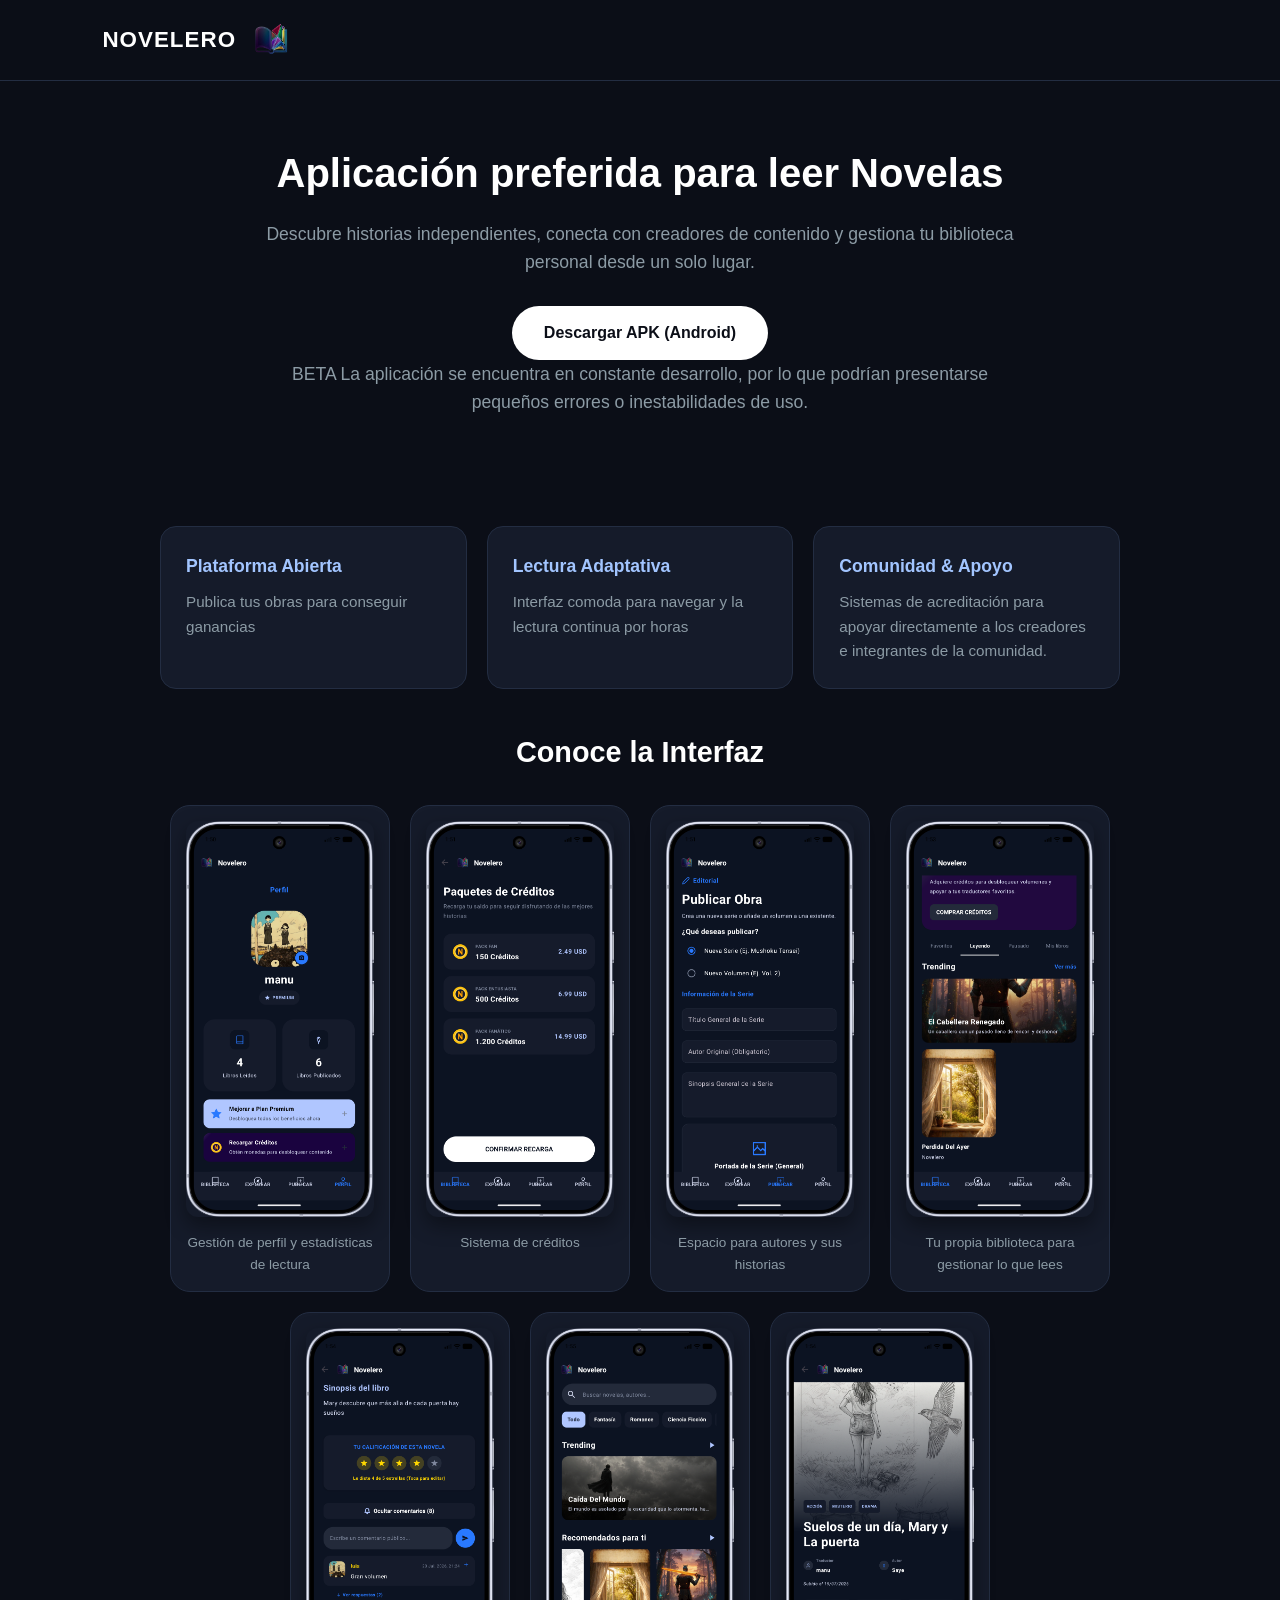
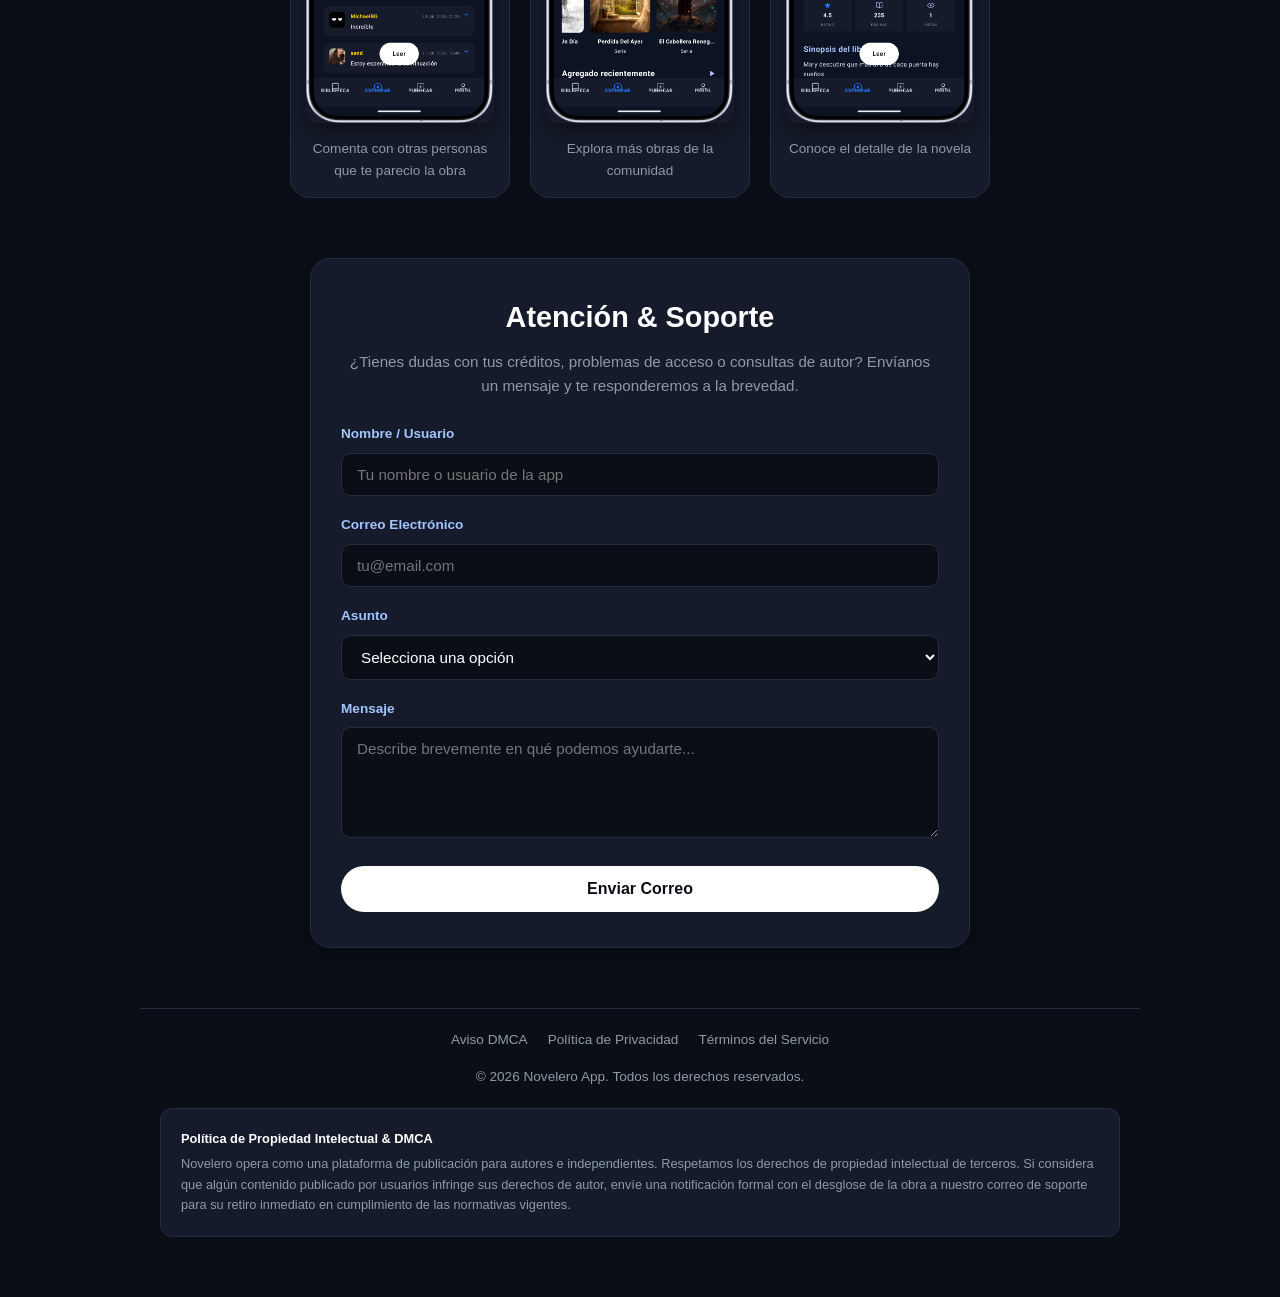
==== index.html @ 81b39128 "Cambio de imagenes" ====
<!DOCTYPE html>
<html lang="es">
<head>
    <meta charset="UTF-8">
    <meta name="viewport" content="width=device-width, initial-scale=1.0">
    <title>Tu aplicación preferida para leer Novelas en Español</title>
    <meta name="description" content="Descarga Novelero para android. Lee novelas hasta cansarte">
    <meta name="keywords" content="novelas, lectura, leer novelas ligeras, novelas ligeras en español, app novelas ligeras, novelas web, leer web novels">
    <meta property="og:title" content="Novelero - Lee Novelas Ligeras en Español">
    <meta property="og:description" content="Descarga la app de Novelero y disfruta de la mejor experiencia">
    <meta property="og:type" content="website">
    <meta property="og:url" content="https://novelero.app">
    <meta name="cryptomus" content="129200a3" />
    <link rel="stylesheet" href="styles.css">
    <link rel="icon" type="image/png" href="images/Logo.png">
</head>
<body>

    <header>
        <div class="logo-container">
            <div class="logo-title">NOVELERO</div>
            <img src="images/Logo.png" class="logo">
        </div>
    </header>

    <section class="hero">
        <h1>Aplicación preferida para leer Novelas</h1>
        <p>Descubre historias independientes, conecta con creadores de contenido y gestiona tu biblioteca personal desde un solo lugar.</p>
        <a href="./downloads/Novelero.apk" id="download" class="btn-download">Descargar APK (Android)</a>
        <p class="dev-notice">
            <span class="notice-badge">BETA</span>
            La aplicación se encuentra en constante desarrollo, por lo que podrían presentarse pequeños errores o inestabilidades de uso.
        </p>
    </section>
    
    
    
    <section class="features">
        <div class="card">
            <h3>Plataforma Abierta</h3>
            <p>Publica tus obras para conseguir ganancias</p>
        </div>
        <div class="card">
            <h3>Lectura Adaptativa</h3>
            <p>Interfaz comoda para navegar y la lectura continua por horas</p>
        </div>
        <div class="card">
            <h3>Comunidad & Apoyo</h3>
            <p>Sistemas de acreditación para apoyar directamente a los creadores e integrantes de la comunidad.</p>
        </div>
    </section>
    
    <section class="app-showcase">
        <h2 style="text-align: center; margin-bottom: 30px; font-size: 1.8rem;">Conoce la Interfaz</h2>
        <div class="screenshots-grid">
            <div class="screenshot-card">
                <img src="images/Perfil.png" alt="Perfil de Usuario Novelero">
                <p>Gestión de perfil y estadísticas de lectura</p>
            </div>
            <div class="screenshot-card">
                <img src="images/Creditos.png" alt="Paquetes de Créditos Novelero">
                <p>Sistema de créditos</p>
            </div>
            <div class="screenshot-card">
                <img src="images/Publicar.png" alt="Publicar Obra Novelero">
                <p>Espacio para autores y sus historias</p>
            </div>
             <div class="screenshot-card">
                <img src="images/Biblioteca.png" alt="Biblioteca">
                <p>Tu propia biblioteca para gestionar lo que lees</p>
            </div>
            <div class="screenshot-card">
                <img src="images/Chat.png" alt="Chat">
                <p>Comenta con otras personas que te parecio la obra</p>
            </div>
            <div class="screenshot-card">
                <img src="images/Explorar.png" alt="Explorar">
                <p>Explora más obras de la comunidad</p>
            </div>
            <div class="screenshot-card">
                <img src="images/Libros.png" alt="Explorar">
                <p>Conoce el detalle de la novela</p>
            </div>
        </div>
    </section>

    
    
    <!-- SECCIÓN DE SOPORTE Y CONTACTO -->
<section class="support-section" id="soporte">
    <div class="support-card">
        <h2>Atención & Soporte</h2>
        <p>¿Tienes dudas con tus créditos, problemas de acceso o consultas de autor? Envíanos un mensaje y te responderemos a la brevedad.</p>
        
        <form action="https://api.web3forms.com/submit" method="POST" class="support-form">
            <div class="form-group">
                <label for="name">Nombre / Usuario</label>
                <input type="text" id="name" name="Nombre" placeholder="Tu nombre o usuario de la app" required>
            </div>

            <input type="hidden" name="access_key" value="11a1acba-615a-464a-8403-945f5b6ec35a" />

            <div class="form-group">
                <label for="email">Correo Electrónico</label>
                <input type="email" id="email" name="Correo" placeholder="tu@email.com" required>
            </div>
            
            <div class="form-group">
                <label for="subject">Asunto</label>
                <select id="subject" name="Asunto" required>
                    <option value="" disabled selected>Selecciona una opción</option>
                    <option value="Reclamo de derechos">Reclamo por derechos de propiedad</option>
                    <option value="Consulta de Pagos">Problemas con Créditos / Compras</option>
                    <option value="Otro">Otro asunto</option>
                </select>
            </div>

            <div class="form-group">
                <label for="message">Mensaje</label>
                <textarea id="message" name="Mensaje" rows="5" placeholder="Describe brevemente en qué podemos ayudarte..." required></textarea>
            </div>

            <button type="submit" class="btn-submit">Enviar Correo</button>
        </form>
    </div>
</section>
    


    <footer>
        <div class="footer-links">
            <a href="javascript:void(0)" onclick="openDmcaModal()">Aviso DMCA</a>
            <a href="javascript:void(0)" onclick="openPrivacyModal()">Política de Privacidad</a>
            <a href="javascript:void(0)" onclick="openTermsModal()">Términos del Servicio</a>
        </div>
        <p>&copy; 2026 Novelero App. Todos los derechos reservados.</p>

        <div class="dmca-box" id="dmca">
            <strong style="color: var(--text-main);">Política de Propiedad Intelectual & DMCA</strong>
            <p style="margin-top: 5px;">Novelero opera como una plataforma de publicación para autores e independientes. Respetamos los derechos de propiedad intelectual de terceros. Si considera que algún contenido publicado por usuarios infringe sus derechos de autor, envíe una notificación formal con el desglose de la obra a nuestro correo de soporte para su retiro inmediato en cumplimiento de las normativas vigentes.</p>
        </div>
    </footer>
    
    <!-- VENTANA MODAL DMCA -->
<div id="dmcaModal" class="modal-overlay">
    <div class="modal-content">
        <div class="modal-header">
            <h2>Política de Propiedad Intelectual & DMCA</h2>
            <button class="modal-close" onclick="closeDmcaModal()">&times;</button>
        </div>
        <div class="modal-body">
            <p>Novelero opera como una plataforma de publicación e interacción para autores e independientes. Respetamos los derechos de propiedad intelectual de terceros.</p>
            <p>Si usted es propietario de derechos de autor o un agente autorizado y considera que cualquier contenido publicado dentro de la plataforma infringe sus derechos, puede enviar una notificación formal notificando el desglose de la obra mediante Atención y Soporte:</p>


            <p class="modal-note">Al recibir una notificación válida conforme a la ley DMCA, procederemos con el retiro o inhabilitación inmediata del acceso al material señalado.</p>
        </div>
        <div class="modal-footer">
            <button class="btn-modal-close" onclick="closeDmcaModal()">Entendido</button>
        </div>
    </div>
</div>

    <!-- VENTANA MODAL POLITICA DE PRIVACIDAD -->
    <div id="privacyModal" class="modal-overlay">
        <div class="modal-content">
            <div class="modal-header">
                <h2>Política de Privacidad</h2>
                <button class="modal-close" onclick="closePrivacyModal()">&times;</button>
            </div>
            <div class="modal-body">
                <p>En <strong>Novelero</strong> valoramos la privacidad de nuestros usuarios y nos comprometemos a proteger la información personal que compartes con nosotros.</p>

                <h3 style="color: var(--accent-blue, #a2c5ff); font-size: 1rem; margin-top: 10px;">1. Información que Recopilamos</h3>
                <p>Recopilamos únicamente la información necesaria para el funcionamiento de la app, como tu dirección de correo electrónico, nombre de usuario e historial de uso interno (créditos y lecturas).</p>

                <h3 style="color: var(--accent-blue, #a2c5ff); font-size: 1rem; margin-top: 10px;">2. Uso de la Información</h3>
                <p>Tus datos se utilizan exclusivamente para brindarte acceso a la plataforma, gestionar tus suscripciones o créditos y permitirte interactuar con la comunidad.</p>

                <h3 style="color: var(--accent-blue, #a2c5ff); font-size: 1rem; margin-top: 10px;">3. Seguridad & Terceros</h3>
                <p>No vendemos ni compartimos tu información personal con terceros. Las transacciones financieras y de activos digitales son procesadas mediante pasarelas externas, seguras y reconocidas sin almacenar datos sensibles en nuestros servidores.</p>
            </div>
            <div class="modal-footer">
                <button class="btn-modal-close" onclick="closePrivacyModal()">Entendido</button>
            </div>
        </div>
    </div>

    <!-- VENTANA MODAL TERMINOS DEL SERVICIO -->
    <div id="termsModal" class="modal-overlay">
        <div class="modal-content">
            <div class="modal-header">
                <h2>Términos del Servicio</h2>
                <button class="modal-close" onclick="closeTermsModal()">&times;</button>
            </div>
            <div class="modal-body">
                <p>Al acceder y utilizar la aplicación <strong>Novelero</strong>, aceptas cumplir con los presentes Términos y Condiciones de Uso.</p>

                <h3 style="color: var(--accent-blue, #a2c5ff); font-size: 1rem; margin-top: 10px;">1. Uso de la Plataforma</h3>
                <p>Novelero es un espacio diseñado para la lectura, publicación y apoyo a proyectos literarios. Queda estrictamente prohibido el uso de la plataforma para actividades ilícitas, publicación de contenido inapropiado o conductas de acoso hacia otros miembros.</p>

                <h3 style="color: var(--accent-blue, #a2c5ff); font-size: 1rem; margin-top: 10px;">2. Sistema de Créditos & Pagos</h3>
                <p>Los créditos o recargas adquiridos dentro de la aplicación son virtuales y sirven exclusivamente para desbloquear funciones o apoyar creadores en el entorno de Novelero. Las compras son finales conforme a las políticas de las pasarelas de pago habilitadas en la aplicación.</p>

                <h3 style="color: var(--accent-blue, #a2c5ff); font-size: 1rem; margin-top: 10px;">3. Cuentas de Usuario</h3>
                <p>El usuario es responsable de mantener la confidencialidad de sus credenciales de acceso. Nos reservamos el derecho de suspender o cancelar cuentas que infrinjan repetidamente las normas comunitarias o la política de DMCA.</p>
            </div>
            <div class="modal-footer">
                <button class="btn-modal-close" onclick="closeTermsModal()">Entendido</button>
            </div>
        </div>
    </div>
    
<script src="script.js"></script>
</body>
</html>
---- styles.css ----
/* ESTILOS PARA LAS CAPTURAS DE PANTALLA */
:root {
            --bg-dark: #0b0e17;
            --card-bg: #151b2a;
            --accent-blue: #a2c5ff;
            --accent-purple: #6c5ce7;
            --text-main: #ffffff;
            --text-muted: #8c9ba5;
            --border-color: #232d42;
        }

        * {
            margin: 0;
            padding: 0;
            box-sizing: border-box;
            font-family: -apple-system, BlinkMacSystemFont, "Segoe UI", Roboto, Helvetica, Arial, sans-serif;
        }

        body {
            background-color: var(--bg-dark);
            color: var(--text-main);
            line-height: 1.6;
            padding-bottom: 40px;
        }

        header {
            display: flex;
            justify-content: space-between;
            align-items: center;
            padding: 20px 8%;
            border-bottom: 1px solid var(--border-color);
        }

        .logo-container {
            display: flex;
            align-items: center;
            gap: 12px;
        }

        .logo-title {
            font-size: 1.4rem;
            font-weight: 700;
            letter-spacing: 1px;
        }

        .hero {
            text-align: center;
            padding: 60px 20px 40px;
            max-width: 800px;
            margin: 0 auto;
        }

        .hero h1 {
            font-size: 2.5rem;
            margin-bottom: 15px;
            color: var(--text-main);
        }

        .hero p {
            color: var(--text-muted);
            font-size: 1.1rem;
            margin-bottom: 30px;
        }

        .btn-download {
            display: inline-block;
            background-color: var(--text-main);
            color: var(--bg-dark);
            font-weight: 600;
            padding: 14px 32px;
            border-radius: 30px;
            text-decoration: none;
            font-size: 1rem;
            transition: transform 0.2s ease, opacity 0.2s ease;
        }

        .btn-download:hover {
            transform: translateY(-2px);
            opacity: 0.9;
        }

        .features {
            display: grid;
            grid-template-columns: repeat(auto-fit, minmax(250px, 1fr));
            gap: 20px;
            max-width: 1000px;
            margin: 40px auto;
            padding: 0 20px;
        }

        .card {
            background-color: var(--card-bg);
            border: 1px solid var(--border-color);
            padding: 25px;
            border-radius: 16px;
            text-align: left;
        }

        .card h3 {
            color: var(--accent-blue);
            margin-bottom: 10px;
            font-size: 1.1rem;
        }

        .card p {
            color: var(--text-muted);
            font-size: 0.95rem;
        }

        footer {
            max-width: 1000px;
            margin: 60px auto 0;
            padding: 20px;
            border-top: 1px solid var(--border-color);
            text-align: center;
            color: var(--text-muted);
            font-size: 0.85rem;
        }

        .footer-links {
            display: flex;
            justify-content: center;
            gap: 20px;
            margin-bottom: 15px;
        }

        .footer-links a {
            color: var(--text-muted);
            text-decoration: none;
        }

        .footer-links a:hover {
            color: var(--accent-blue);
        }

        .dmca-box {
            background-color: var(--card-bg);
            border: 1px solid var(--border-color);
            border-radius: 12px;
            padding: 20px;
            margin-top: 20px;
            text-align: left;
            font-size: 0.8rem;
            color: var(--text-muted);
        }

        .app-showcase {
            max-width: 1000px;
            margin: 40px auto;
            padding: 0 20px;
        }

        .screenshots-grid {
            display: flex; /* Cambiamos de grid a flex */
            flex-wrap: wrap; /* Permite que las tarjetas bajen a la siguiente fila */
            justify-content: center; /* Centra los elementos sobrantes de la última fila */
            gap: 20px; /* O el margen/separación que tengas actualmente entre tarjetas */
        }

        .screenshot-card {
            background-color: var(--card-bg);
            border: 1px solid var(--border-color);
            border-radius: 20px;
            padding: 15px;
            flex: 0 1 calc(25% - 20px); /* Intenta ocupar un 25% (4 por fila) menos el gap */
            text-align: center;
            min-width: 220px;
            max-width: 280px;
            transition: transform 0.3s ease;
        }

        .screenshot-card:hover {
            transform: translateY(-5px);
        }

        .screenshot-card img {
            width: 100%;
            border-radius: 12px;
            box-shadow: 0 8px 20px rgba(0,0,0,0.4);
            display: block;
        }

        .screenshot-card p {
            margin-top: 15px;
            font-size: 0.85rem;
            color: var(--text-muted);
        }
        
/* --- Estilos para el Encabezado (Header) --- */

/* Alinea el contenedor del logo y título horizontalmente y los centra verticalmente */
.logo-container {
    display: flex;
    align-items: center; /* Centrado vertical perfecto de logo y texto */
    gap: 15px; /* Añade un espacio de 15px entre el logo y el título */
}

/* Estilo para el texto del título "NOVELERO" */
.logo-title {
    font-size: 1.4rem;
    font-weight: 700;
    letter-spacing: 1px;
    color: var(--text-main); /* Asegúrate de que use el color de texto principal */
    /* Si no usas variables, puedes usar color: #ffffff; */
}

/* Estilo para la imagen del logo */
.logo-container .logo {
    height: 40px; /* Ajusta la altura del logo según necesites */
    width: auto; /* Mantiene la proporción de la imagen */
    display: block; /* Evita espacios extra debajo de la imagen */
}

/* --- Asegura que el header principal esté bien estructurado --- */
header {
    display: flex;
    justify-content: space-between; /* Separa el logo/título del botón de Soporte */
    align-items: center; /* Centra verticalmente todos los elementos del header */
    padding: 20px 8%;
    border-bottom: 1px solid var(--border-color);
    background-color: var(--bg-dark); /* Color de fondo oscuro de la app */
}

/* --- Estilos de la Sección de Soporte --- */
.support-section {
    max-width: 700px;
    margin: 60px auto 40px;
    padding: 0 20px;
}

.support-card {
    background-color: var(--card-bg, #151b2a);
    border: 1px solid var(--border-color, #232d42);
    border-radius: 20px;
    padding: 35px 30px;
    box-shadow: 0 10px 25px rgba(0, 0, 0, 0.3);
}

.support-card h2 {
    font-size: 1.8rem;
    color: var(--text-main, #ffffff);
    margin-bottom: 10px;
    text-align: center;
}

.support-card p {
    color: var(--text-muted, #8c9ba5);
    font-size: 0.95rem;
    text-align: center;
    margin-bottom: 25px;
}

.support-form {
    display: flex;
    flex-direction: column;
    gap: 18px;
}

.form-group {
    display: flex;
    flex-direction: column;
    gap: 8px;
    text-align: left;
}

.form-group label {
    font-size: 0.85rem;
    color: var(--accent-blue, #a2c5ff);
    font-weight: 600;
}

.form-group input,
.form-group select,
.form-group textarea {
    background-color: var(--bg-dark, #0b0e17);
    border: 1px solid var(--border-color, #232d42);
    border-radius: 10px;
    padding: 12px 15px;
    color: var(--text-main, #ffffff);
    font-size: 0.95rem;
    outline: none;
    transition: border-color 0.2s ease;
}

.form-group input:focus,
.form-group select:focus,
.form-group textarea:focus {
    border-color: var(--accent-blue, #a2c5ff);
}

.form-group select option {
    background-color: var(--bg-dark, #0b0e17);
    color: var(--text-main, #ffffff);
}

.btn-submit {
    background-color: var(--text-main, #ffffff);
    color: var(--bg-dark, #0b0e17);
    border: none;
    font-weight: 700;
    padding: 14px;
    border-radius: 30px;
    font-size: 1rem;
    cursor: pointer;
    margin-top: 10px;
    transition: transform 0.2s ease, opacity 0.2s ease;
}

.btn-submit:hover {
    transform: translateY(-2px);
    opacity: 0.9;
}




/* --- ESTILOS DE LA MODAL DMCA --- */
.modal-overlay {
    position: fixed;
    top: 0;
    left: 0;
    width: 100%;
    height: 100%;
    background-color: rgba(11, 14, 23, 0.85); /* Fondo oscuro translúcido */
    backdrop-filter: blur(5px); /* Efecto de desenfoque de fondo */
    display: flex;
    justify-content: center;
    align-items: center;
    z-index: 1000;
    opacity: 0;
    visibility: hidden;
    transition: opacity 0.3s ease, visibility 0.3s ease;
}

/* Clase para mostrar la modal */
.modal-overlay.active {
    opacity: 1;
    visibility: visible;
}

.modal-content {
    background-color: var(--card-bg, #151b2a);
    border: 1px solid var(--border-color, #232d42);
    border-radius: 20px;
    width: 90%;
    max-width: 550px;
    padding: 25px 30px;
    box-shadow: 0 15px 35px rgba(0, 0, 0, 0.5);
    transform: translateY(-20px);
    transition: transform 0.3s ease;
}

.modal-overlay.active .modal-content {
    transform: translateY(0);
}

.modal-header {
    display: flex;
    justify-content: space-between;
    align-items: center;
    border-bottom: 1px solid var(--border-color, #232d42);
    padding-bottom: 15px;
    margin-bottom: 20px;
}

.modal-header h2 {
    font-size: 1.25rem;
    color: var(--accent-blue, #a2c5ff);
    font-weight: 700;
}

.modal-close {
    background: none;
    border: none;
    color: var(--text-muted, #8c9ba5);
    font-size: 1.8rem;
    cursor: pointer;
    line-height: 1;
    transition: color 0.2s ease;
}

.modal-close:hover {
    color: var(--text-main, #ffffff);
}

.modal-body {
    color: var(--text-muted, #8c9ba5);
    font-size: 0.92rem;
    line-height: 1.6;
    display: flex;
    flex-direction: column;
    gap: 12px;
}

.modal-email-box {
    background-color: var(--bg-dark, #0b0e17);
    border: 1px solid var(--border-color, #232d42);
    border-radius: 10px;
    padding: 12px 15px;
    margin: 8px 0;
    display: flex;
    justify-content: space-between;
    align-items: center;
    font-size: 0.9rem;
}

.modal-email-box strong {
    color: var(--text-main, #ffffff);
}

.modal-note {
    font-size: 0.82rem;
    font-style: italic;
    opacity: 0.8;
}

.modal-footer {
    margin-top: 20px;
    text-align: right;
}

.btn-modal-close {
    background-color: var(--text-main, #ffffff);
    color: var(--bg-dark, #0b0e17);
    border: none;
    font-weight: 600;
    padding: 10px 24px;
    border-radius: 20px;
    cursor: pointer;
    font-size: 0.9rem;
    transition: opacity 0.2s ease;
}

.btn-modal-close:hover {
    opacity: 0.9;
}
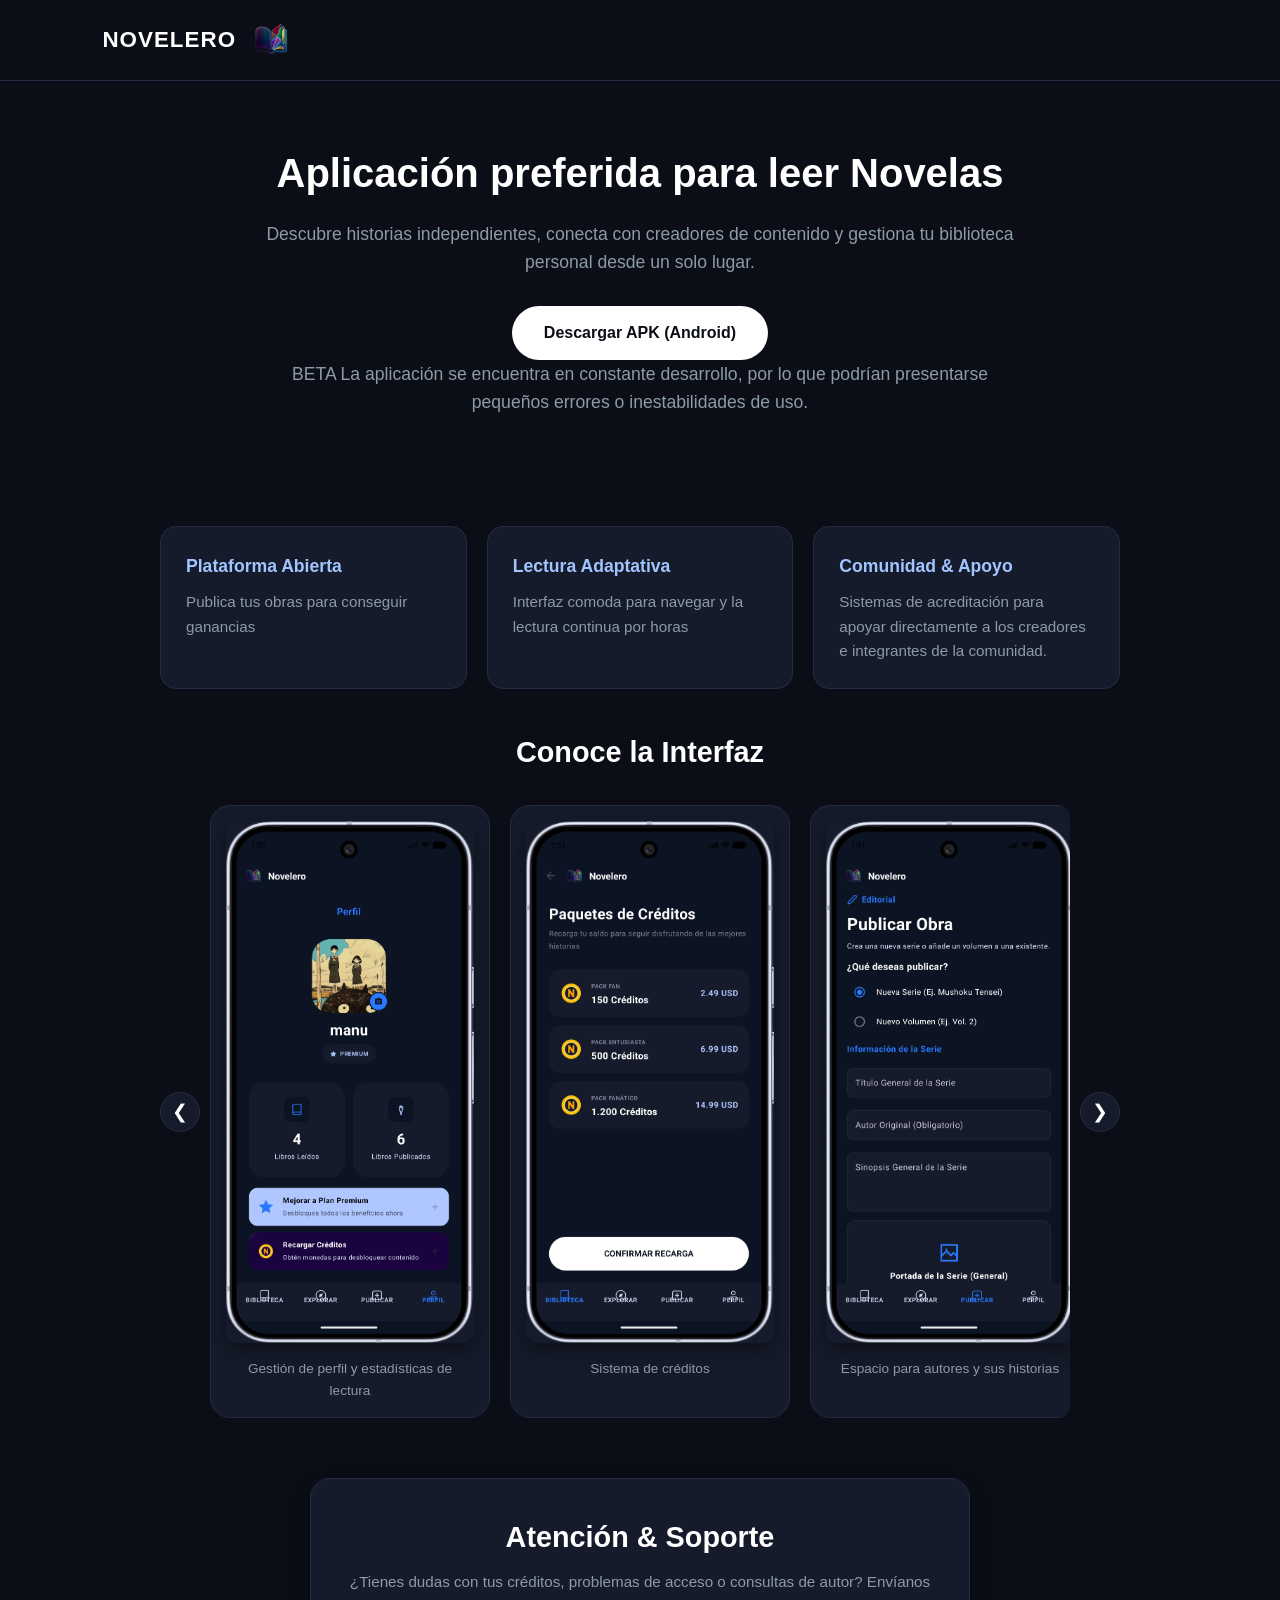
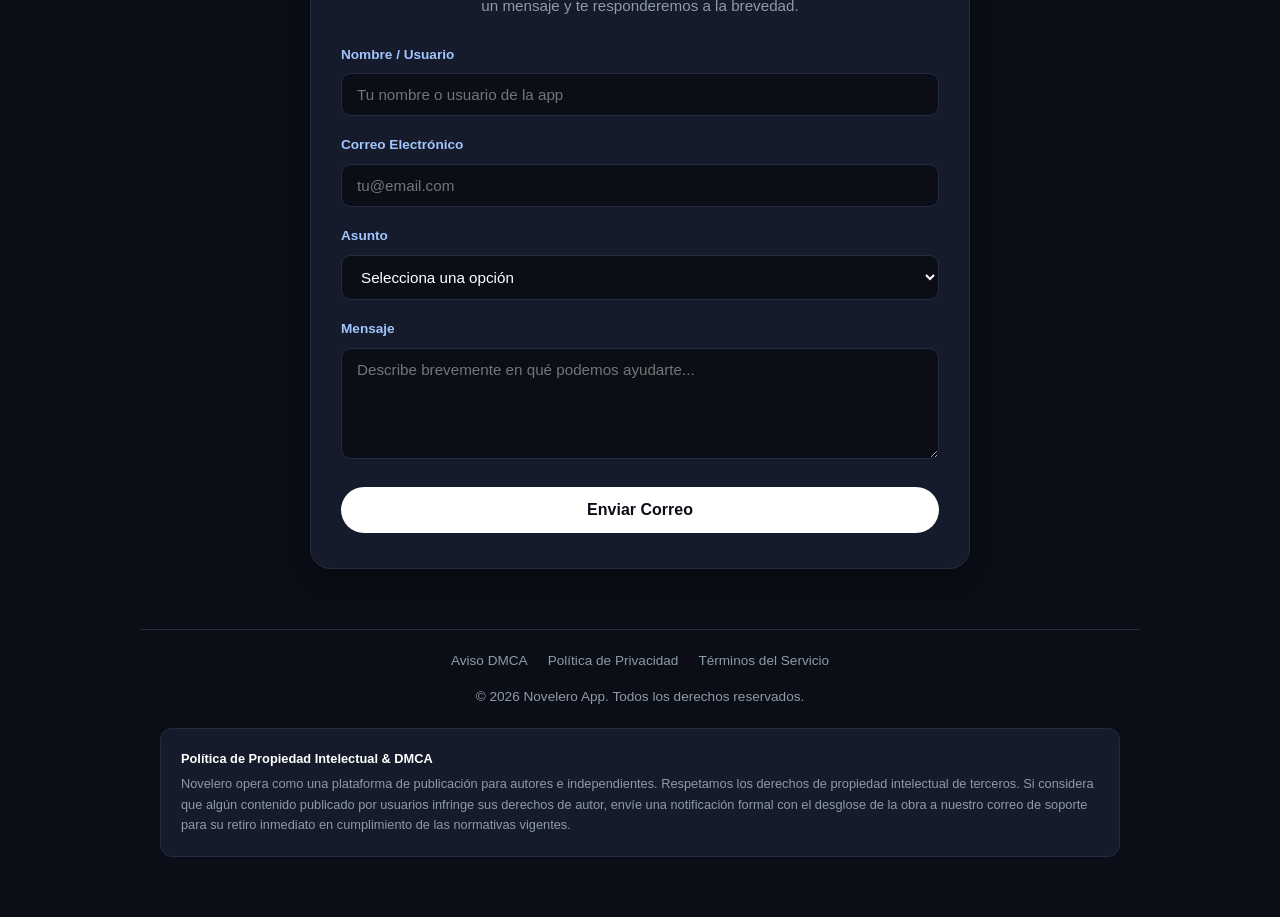
==== commit 52a3dde0: "Se crea un carrusel horizontal con aut-desplazamiento" ====
--- a/index.html
+++ b/index.html
@@ -9,7 +9,7 @@
     <meta property="og:title" content="Novelero - Lee Novelas Ligeras en Español">
     <meta property="og:description" content="Descarga la app de Novelero y disfruta de la mejor experiencia">
     <meta property="og:type" content="website">
-    <meta property="og:url" content="https://novelero.app">
+    <meta property="og:url" content="https://appnovelero.com">
     <meta name="cryptomus" content="129200a3" />
     <link rel="stylesheet" href="styles.css">
     <link rel="icon" type="image/png" href="images/Logo.png">
@@ -52,35 +52,41 @@
     
     <section class="app-showcase">
         <h2 style="text-align: center; margin-bottom: 30px; font-size: 1.8rem;">Conoce la Interfaz</h2>
-        <div class="screenshots-grid">
-            <div class="screenshot-card">
-                <img src="images/Perfil.png" alt="Perfil de Usuario Novelero">
-                <p>Gestión de perfil y estadísticas de lectura</p>
-            </div>
-            <div class="screenshot-card">
-                <img src="images/Creditos.png" alt="Paquetes de Créditos Novelero">
-                <p>Sistema de créditos</p>
-            </div>
-            <div class="screenshot-card">
-                <img src="images/Publicar.png" alt="Publicar Obra Novelero">
-                <p>Espacio para autores y sus historias</p>
-            </div>
-             <div class="screenshot-card">
-                <img src="images/Biblioteca.png" alt="Biblioteca">
-                <p>Tu propia biblioteca para gestionar lo que lees</p>
-            </div>
-            <div class="screenshot-card">
-                <img src="images/Chat.png" alt="Chat">
-                <p>Comenta con otras personas que te parecio la obra</p>
-            </div>
-            <div class="screenshot-card">
-                <img src="images/Explorar.png" alt="Explorar">
-                <p>Explora más obras de la comunidad</p>
-            </div>
-            <div class="screenshot-card">
-                <img src="images/Libros.png" alt="Explorar">
-                <p>Conoce el detalle de la novela</p>
-            </div>
+        <div class="carousel-container">
+            <button class="carousel-btn carousel-btn-prev" aria-label="Anterior">&#10094;</button>
+            <div class="carousel-viewport">
+                <div class="carousel-track">
+                    <div class="screenshot-card">
+                        <img src="images/Perfil.png" alt="Perfil de Usuario Novelero">
+                        <p>Gestión de perfil y estadísticas de lectura</p>
+                    </div>
+                    <div class="screenshot-card">
+                        <img src="images/Creditos.png" alt="Paquetes de Créditos Novelero">
+                        <p>Sistema de créditos</p>
+                    </div>
+                    <div class="screenshot-card">
+                        <img src="images/Publicar.png" alt="Publicar Obra Novelero">
+                        <p>Espacio para autores y sus historias</p>
+                    </div>
+                    <div class="screenshot-card">
+                        <img src="images/Biblioteca.png" alt="Biblioteca">
+                        <p>Tu propia biblioteca para gestionar lo que lees</p>
+                    </div>
+                    <div class="screenshot-card">
+                        <img src="images/Chat.png" alt="Chat">
+                        <p>Comenta con otras personas que te parecio la obra</p>
+                    </div>
+                    <div class="screenshot-card">
+                        <img src="images/Explorar.png" alt="Explorar">
+                        <p>Explora más obras de la comunidad</p>
+                    </div>
+                    <div class="screenshot-card">
+                        <img src="images/Libros.png" alt="Explorar">
+                        <p>Conoce el detalle de la novela</p>
+                    </div>
+                </div>
+            </div>
+            <button class="carousel-btn carousel-btn-next" aria-label="Siguiente">&#10095;</button>
         </div>
     </section>
 
--- a/styles.css
+++ b/styles.css
@@ -150,11 +150,26 @@
             padding: 0 20px;
         }
 
-        .screenshots-grid {
-            display: flex; /* Cambiamos de grid a flex */
-            flex-wrap: wrap; /* Permite que las tarjetas bajen a la siguiente fila */
-            justify-content: center; /* Centra los elementos sobrantes de la última fila */
-            gap: 20px; /* O el margen/separación que tengas actualmente entre tarjetas */
+        /* --- Carrusel de capturas --- */
+
+        .carousel-container {
+            position: relative;
+            display: flex;
+            align-items: center;
+            gap: 10px;
+        }
+
+        .carousel-viewport {
+            overflow: hidden;
+            width: 100%;
+            border-radius: 12px;
+        }
+
+        .carousel-track {
+            display: flex;
+            gap: 20px;
+            transition: transform 0.5s ease;
+            will-change: transform;
         }
 
         .screenshot-card {
@@ -162,10 +177,8 @@
             border: 1px solid var(--border-color);
             border-radius: 20px;
             padding: 15px;
-            flex: 0 1 calc(25% - 20px); /* Intenta ocupar un 25% (4 por fila) menos el gap */
+            flex: 0 0 280px;
             text-align: center;
-            min-width: 220px;
-            max-width: 280px;
             transition: transform 0.3s ease;
         }
 
@@ -184,6 +197,44 @@
             margin-top: 15px;
             font-size: 0.85rem;
             color: var(--text-muted);
+        }
+
+        /* Botones de navegación del carrusel */
+
+        .carousel-btn {
+            flex: 0 0 auto;
+            width: 40px;
+            height: 40px;
+            border-radius: 50%;
+            border: 1px solid var(--border-color);
+            background-color: var(--card-bg);
+            color: var(--text-main);
+            font-size: 1.2rem;
+            cursor: pointer;
+            display: flex;
+            align-items: center;
+            justify-content: center;
+            transition: background-color 0.2s ease, transform 0.2s ease;
+        }
+
+        .carousel-btn:hover {
+            background-color: var(--accent-purple);
+            transform: scale(1.1);
+        }
+
+        .carousel-btn:active {
+            transform: scale(0.95);
+        }
+
+        /* Ocultar botones en pantallas pequeñas */
+        @media (max-width: 600px) {
+            .carousel-btn {
+                display: none;
+            }
+
+            .screenshot-card {
+                flex: 0 0 240px;
+            }
         }
         
 /* --- Estilos para el Encabezado (Header) --- */
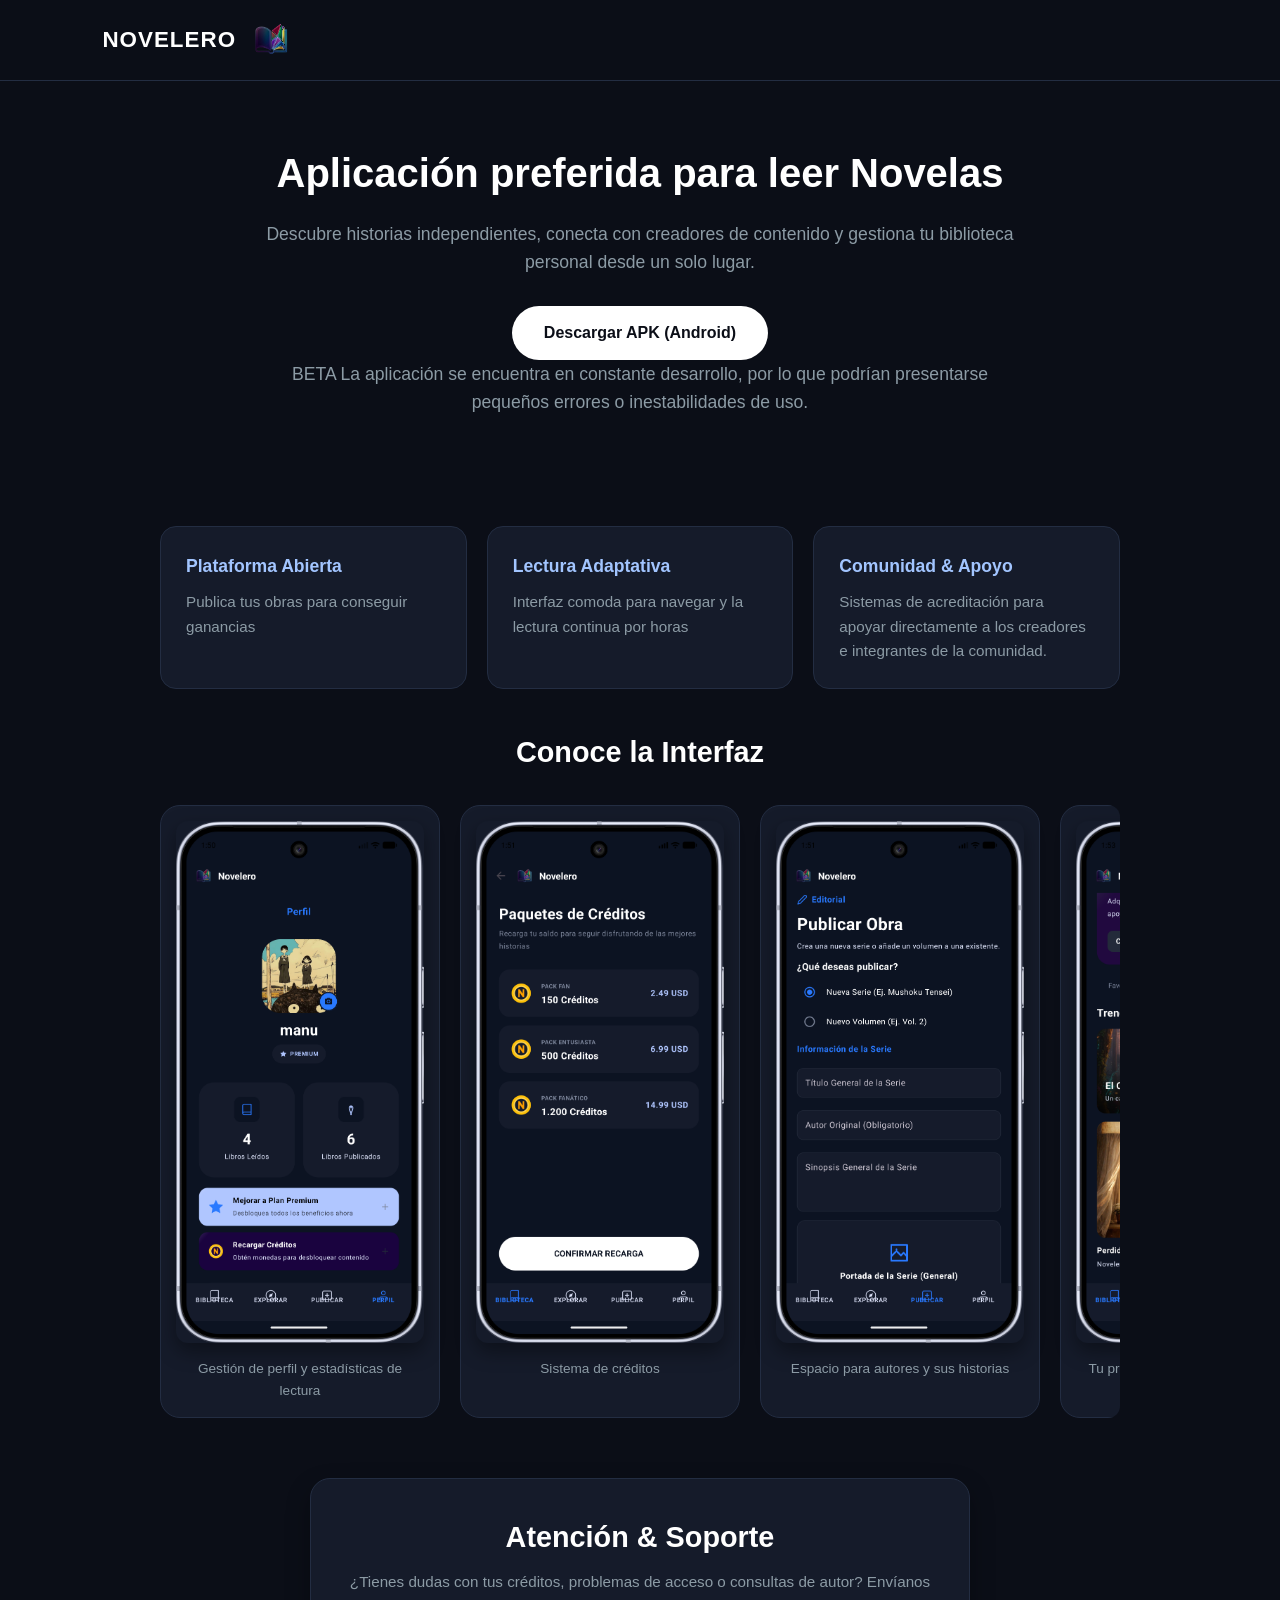
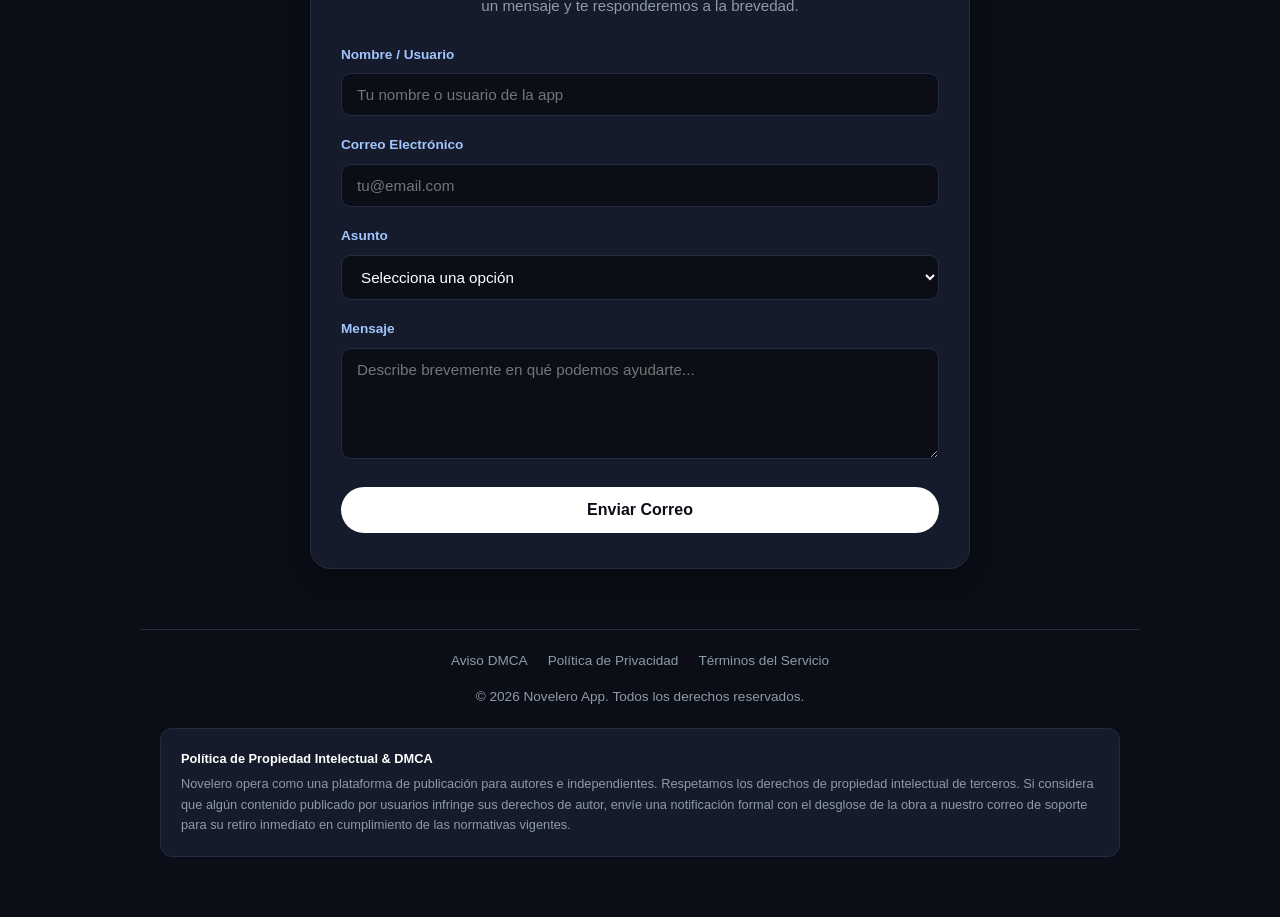
==== commit 5635c5e4: "Ajustes de tiempo en carrusel" ====
--- a/index.html
+++ b/index.html
@@ -53,7 +53,6 @@
     <section class="app-showcase">
         <h2 style="text-align: center; margin-bottom: 30px; font-size: 1.8rem;">Conoce la Interfaz</h2>
         <div class="carousel-container">
-            <button class="carousel-btn carousel-btn-prev" aria-label="Anterior">&#10094;</button>
             <div class="carousel-viewport">
                 <div class="carousel-track">
                     <div class="screenshot-card">
@@ -86,7 +85,6 @@
                     </div>
                 </div>
             </div>
-            <button class="carousel-btn carousel-btn-next" aria-label="Siguiente">&#10095;</button>
         </div>
     </section>
 
--- a/styles.css
+++ b/styles.css
@@ -163,13 +163,27 @@
             overflow: hidden;
             width: 100%;
             border-radius: 12px;
+            position: relative;
+        }
+
+        .carousel-viewport.is-paused .carousel-track {
+            animation-play-state: paused !important;
         }
 
         .carousel-track {
             display: flex;
             gap: 20px;
-            transition: transform 0.5s ease;
             will-change: transform;
+            animation: scroll 30s linear infinite;
+        }
+
+        @keyframes scroll {
+            0% {
+                transform: translateX(0);
+            }
+            100% {
+                transform: translateX(-50%);
+            }
         }
 
         .screenshot-card {
@@ -199,39 +213,8 @@
             color: var(--text-muted);
         }
 
-        /* Botones de navegación del carrusel */
-
-        .carousel-btn {
-            flex: 0 0 auto;
-            width: 40px;
-            height: 40px;
-            border-radius: 50%;
-            border: 1px solid var(--border-color);
-            background-color: var(--card-bg);
-            color: var(--text-main);
-            font-size: 1.2rem;
-            cursor: pointer;
-            display: flex;
-            align-items: center;
-            justify-content: center;
-            transition: background-color 0.2s ease, transform 0.2s ease;
-        }
-
-        .carousel-btn:hover {
-            background-color: var(--accent-purple);
-            transform: scale(1.1);
-        }
-
-        .carousel-btn:active {
-            transform: scale(0.95);
-        }
-
         /* Ocultar botones en pantallas pequeñas */
         @media (max-width: 600px) {
-            .carousel-btn {
-                display: none;
-            }
-
             .screenshot-card {
                 flex: 0 0 240px;
             }
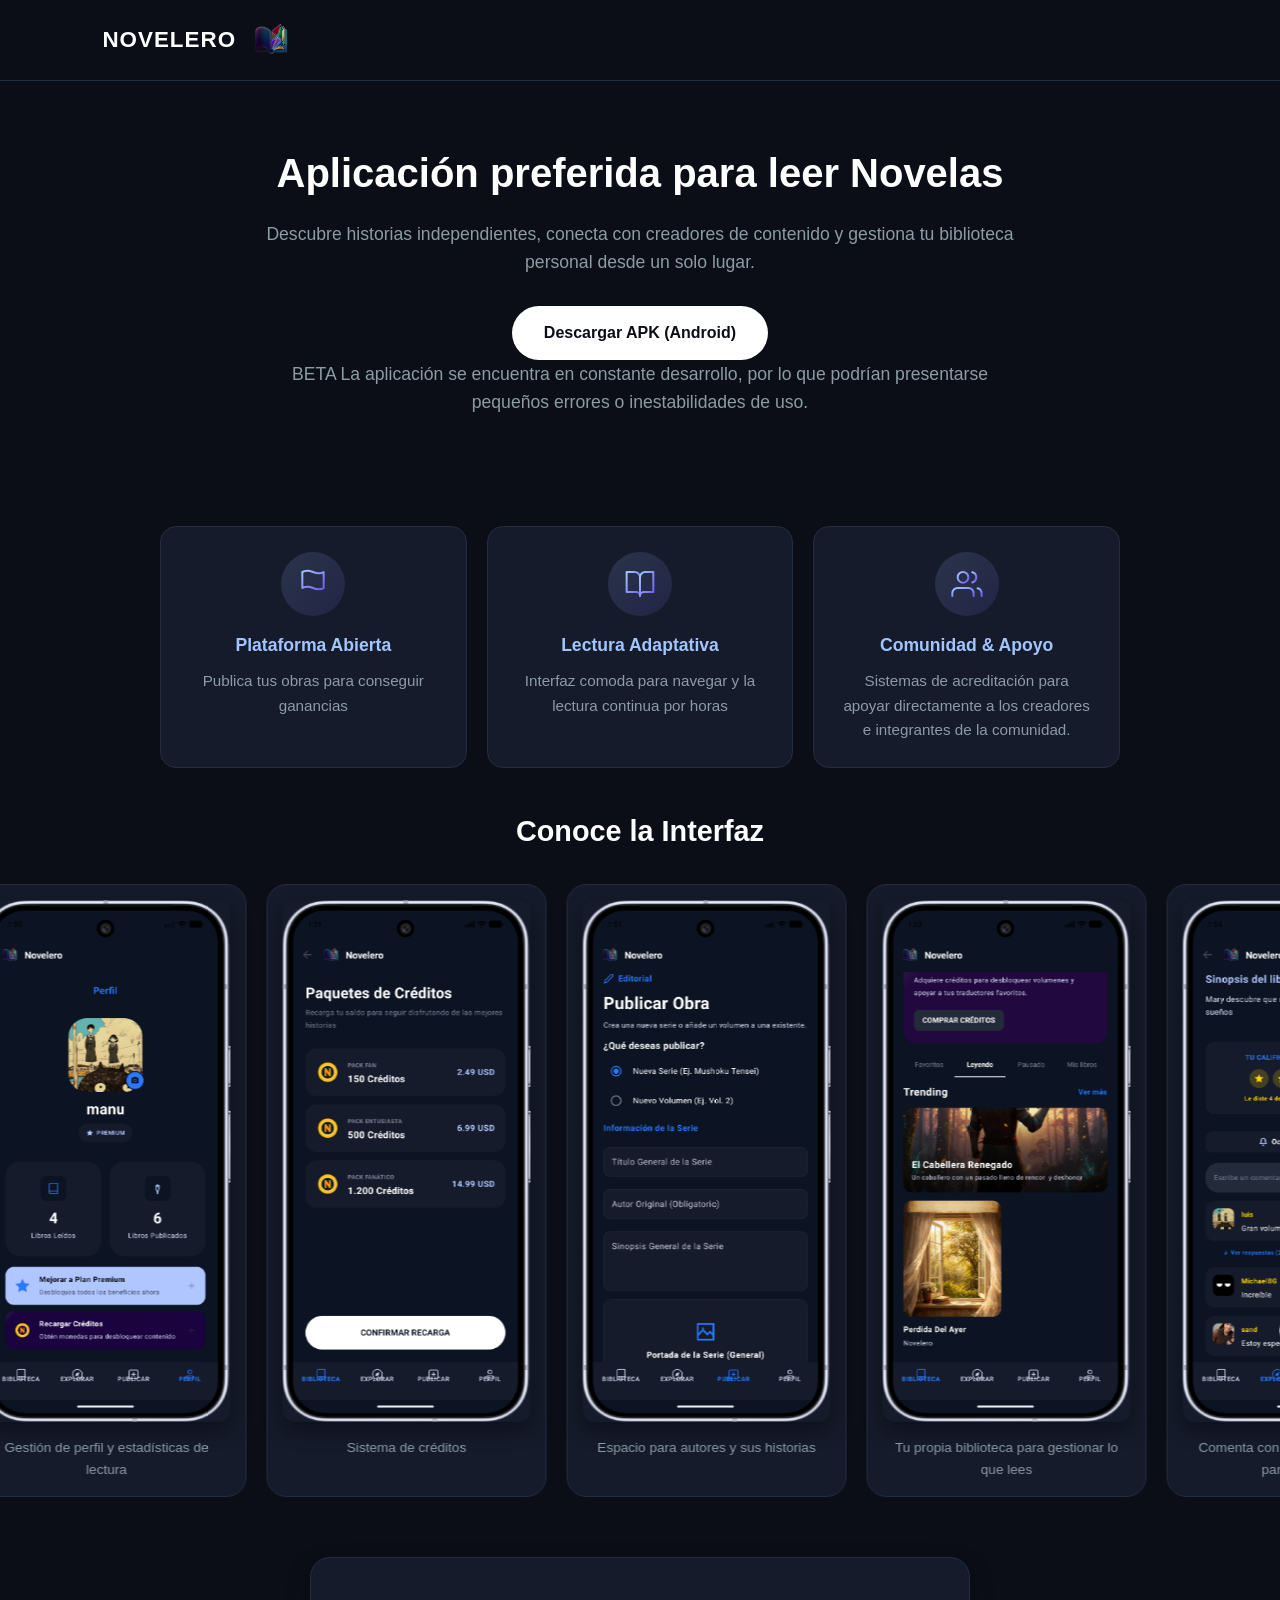
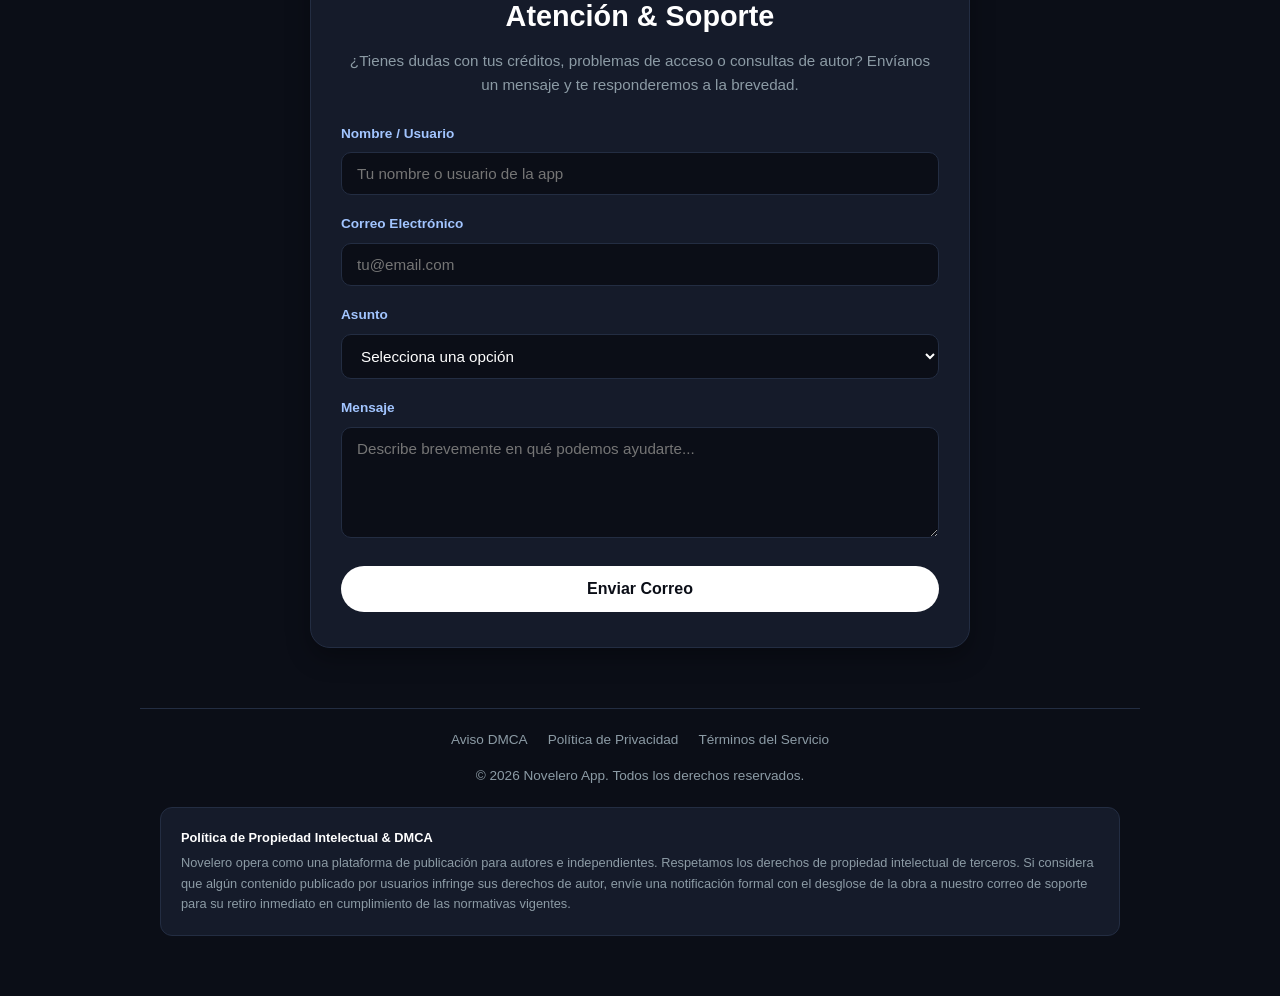
==== commit 66a4c5d8: "Ajuste de carrusel y aumento de imagen al seleccionar" ====
--- a/index.html
+++ b/index.html
@@ -37,14 +37,37 @@
     
     <section class="features">
         <div class="card">
+            <div class="feature-icon">
+                <svg xmlns="http://www.w3.org/2000/svg" width="48" height="48" viewBox="0 0 24 24" fill="none" stroke="url(#grad1)" stroke-width="1.5" stroke-linecap="round" stroke-linejoin="round">
+                    <defs><linearGradient id="grad1" x1="0%" y1="0%" x2="100%" y2="100%"><stop offset="0%" style="stop-color:#a2c5ff"/><stop offset="100%" style="stop-color:#6c5ce7"/></linearGradient></defs>
+                    <path d="M4 15s1-1 4-1 5 2 8 2 4-1 4-1V3s-1 1-4 1-5-2-8-2-4 1-4 1z"/>
+                    <path d="M4 22v-7"/>
+                </svg>
+            </div>
             <h3>Plataforma Abierta</h3>
             <p>Publica tus obras para conseguir ganancias</p>
         </div>
         <div class="card">
+            <div class="feature-icon">
+                <svg xmlns="http://www.w3.org/2000/svg" width="48" height="48" viewBox="0 0 24 24" fill="none" stroke="url(#grad2)" stroke-width="1.5" stroke-linecap="round" stroke-linejoin="round">
+                    <defs><linearGradient id="grad2" x1="0%" y1="0%" x2="100%" y2="100%"><stop offset="0%" style="stop-color:#a2c5ff"/><stop offset="100%" style="stop-color:#6c5ce7"/></linearGradient></defs>
+                    <path d="M2 3h6a4 4 0 0 1 4 4v14a3 3 0 0 0-3-3H2z"/>
+                    <path d="M22 3h-6a4 4 0 0 0-4 4v14a3 3 0 0 1 3-3h7z"/>
+                </svg>
+            </div>
             <h3>Lectura Adaptativa</h3>
             <p>Interfaz comoda para navegar y la lectura continua por horas</p>
         </div>
         <div class="card">
+            <div class="feature-icon">
+                <svg xmlns="http://www.w3.org/2000/svg" width="48" height="48" viewBox="0 0 24 24" fill="none" stroke="url(#grad3)" stroke-width="1.5" stroke-linecap="round" stroke-linejoin="round">
+                    <defs><linearGradient id="grad3" x1="0%" y1="0%" x2="100%" y2="100%"><stop offset="0%" style="stop-color:#a2c5ff"/><stop offset="100%" style="stop-color:#6c5ce7"/></linearGradient></defs>
+                    <path d="M17 21v-2a4 4 0 0 0-4-4H5a4 4 0 0 0-4 4v2"/>
+                    <circle cx="9" cy="7" r="4"/>
+                    <path d="M23 21v-2a4 4 0 0 0-3-3.87"/>
+                    <path d="M16 3.13a4 4 0 0 1 0 7.75"/>
+                </svg>
+            </div>
             <h3>Comunidad & Apoyo</h3>
             <p>Sistemas de acreditación para apoyar directamente a los creadores e integrantes de la comunidad.</p>
         </div>
@@ -115,6 +138,7 @@
                     <option value="" disabled selected>Selecciona una opción</option>
                     <option value="Reclamo de derechos">Reclamo por derechos de propiedad</option>
                     <option value="Consulta de Pagos">Problemas con Créditos / Compras</option>
+                    <option value="Consulta de Pagos">Problemas con suscripción</option>
                     <option value="Otro">Otro asunto</option>
                 </select>
             </div>
@@ -215,6 +239,12 @@
         </div>
     </div>
     
+<!-- VENTANA LIGHTBOX PARA CAPTURAS DE PANTALLA -->
+<div id="lightboxModal" class="lightbox-overlay">
+    <button class="lightbox-close" onclick="closeLightbox()">&times;</button>
+    <img id="lightboxImage" src="" alt="Vista ampliada">
+</div>
+
 <script src="script.js"></script>
 </body>
 </html>
--- a/styles.css
+++ b/styles.css
@@ -93,7 +93,26 @@
             border: 1px solid var(--border-color);
             padding: 25px;
             border-radius: 16px;
-            text-align: left;
+            text-align: center;
+            display: flex;
+            flex-direction: column;
+            align-items: center;
+        }
+
+        .feature-icon {
+            width: 64px;
+            height: 64px;
+            margin-bottom: 15px;
+            display: flex;
+            align-items: center;
+            justify-content: center;
+            border-radius: 50%;
+            background: linear-gradient(135deg, rgba(162,197,255,0.15), rgba(108,92,231,0.15));
+        }
+
+        .feature-icon svg {
+            width: 32px;
+            height: 32px;
         }
 
         .card h3 {
@@ -145,9 +164,9 @@
         }
 
         .app-showcase {
-            max-width: 1000px;
+            max-width: 100%;
             margin: 40px auto;
-            padding: 0 20px;
+            padding: 0 0;
         }
 
         /* --- Carrusel de capturas --- */
@@ -157,33 +176,18 @@
             display: flex;
             align-items: center;
             gap: 10px;
+            width: 100%;
         }
 
         .carousel-viewport {
             overflow: hidden;
             width: 100%;
-            border-radius: 12px;
-            position: relative;
-        }
-
-        .carousel-viewport.is-paused .carousel-track {
-            animation-play-state: paused !important;
         }
 
         .carousel-track {
             display: flex;
             gap: 20px;
             will-change: transform;
-            animation: scroll 30s linear infinite;
-        }
-
-        @keyframes scroll {
-            0% {
-                transform: translateX(0);
-            }
-            100% {
-                transform: translateX(-50%);
-            }
         }
 
         .screenshot-card {
@@ -469,4 +473,54 @@
     opacity: 0.9;
 }
 
-
+/* --- LIGHTBOX PARA CAPTURAS DE PANTALLA --- */
+
+.lightbox-overlay {
+    position: fixed;
+    top: 0;
+    left: 0;
+    width: 100%;
+    height: 100%;
+    background-color: rgba(0, 0, 0, 0.9);
+    display: flex;
+    justify-content: center;
+    align-items: center;
+    z-index: 2000;
+    opacity: 0;
+    visibility: hidden;
+    transition: opacity 0.3s ease, visibility 0.3s ease;
+    cursor: pointer;
+}
+
+.lightbox-overlay.active {
+    opacity: 1;
+    visibility: visible;
+}
+
+.lightbox-overlay img {
+    max-width: 90%;
+    max-height: 90vh;
+    border-radius: 12px;
+    box-shadow: 0 10px 40px rgba(0, 0, 0, 0.6);
+    cursor: default;
+}
+
+.lightbox-close {
+    position: absolute;
+    top: 20px;
+    right: 25px;
+    background: none;
+    border: none;
+    color: #fff;
+    font-size: 2.5rem;
+    cursor: pointer;
+    line-height: 1;
+    transition: opacity 0.2s ease;
+    z-index: 2001;
+}
+
+.lightbox-close:hover {
+    opacity: 0.7;
+}
+
+
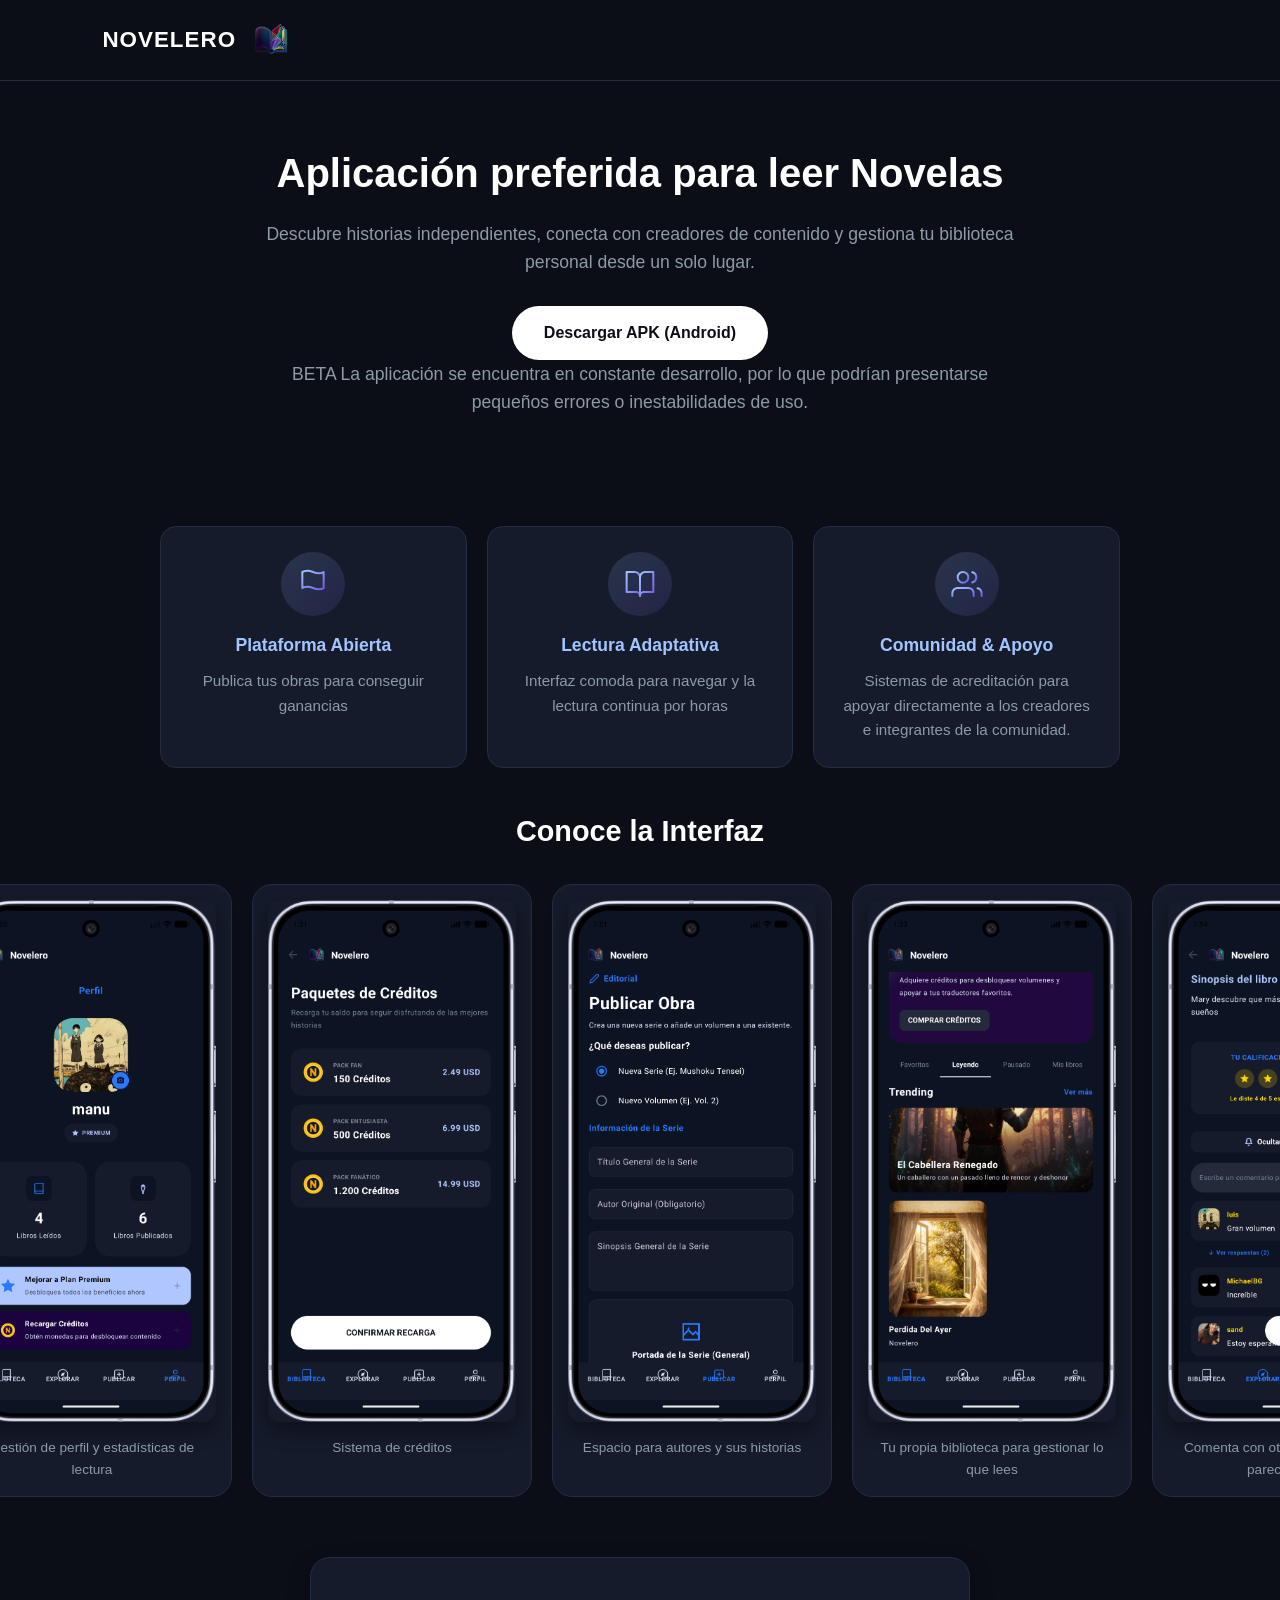
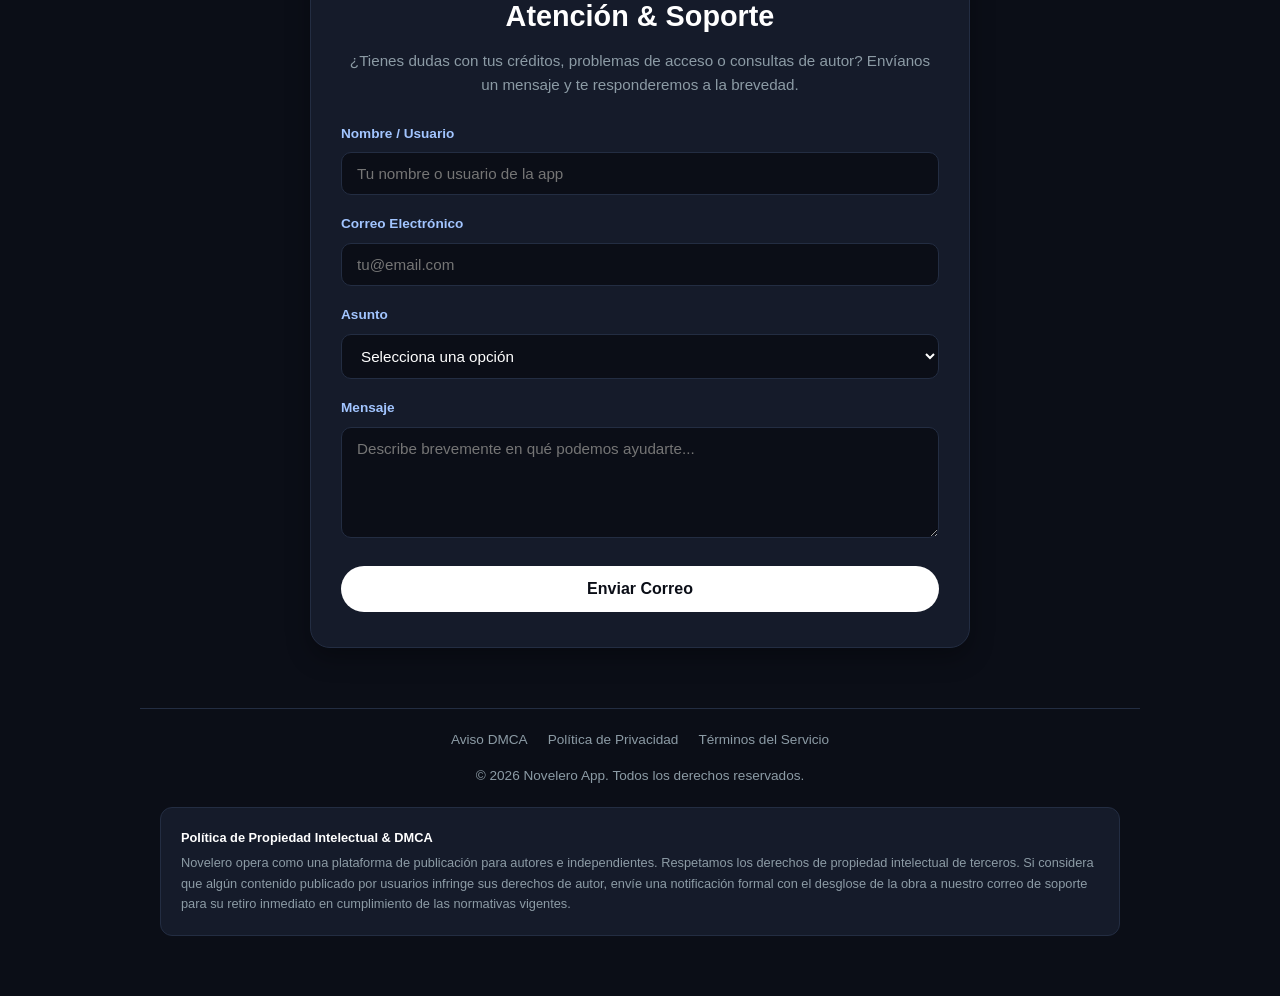
==== commit 1fcfa46a: "Ajuste en el cache del navegador Chrome" ====
--- a/index.html
+++ b/index.html
@@ -245,6 +245,6 @@
     <img id="lightboxImage" src="" alt="Vista ampliada">
 </div>
 
-<script src="script.js"></script>
+<script src="script.js?v=2"></script>
 </body>
 </html>
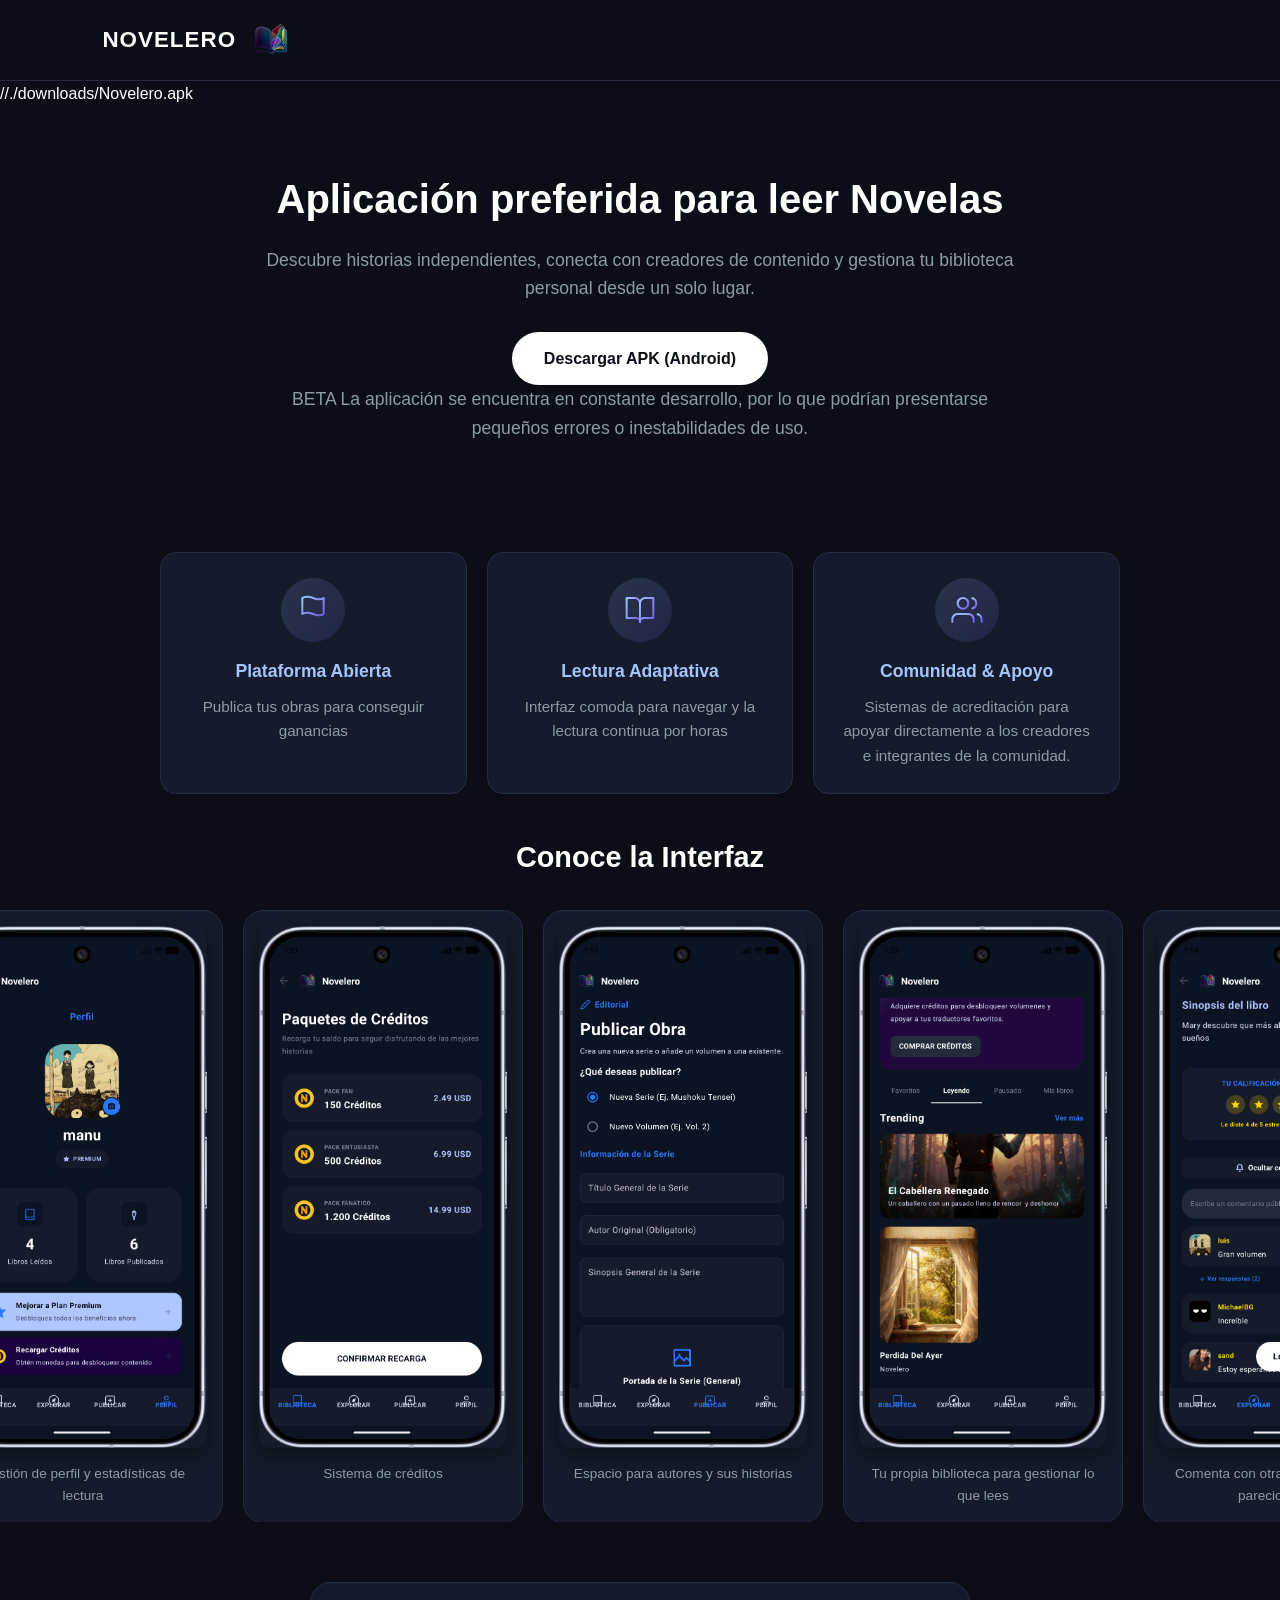
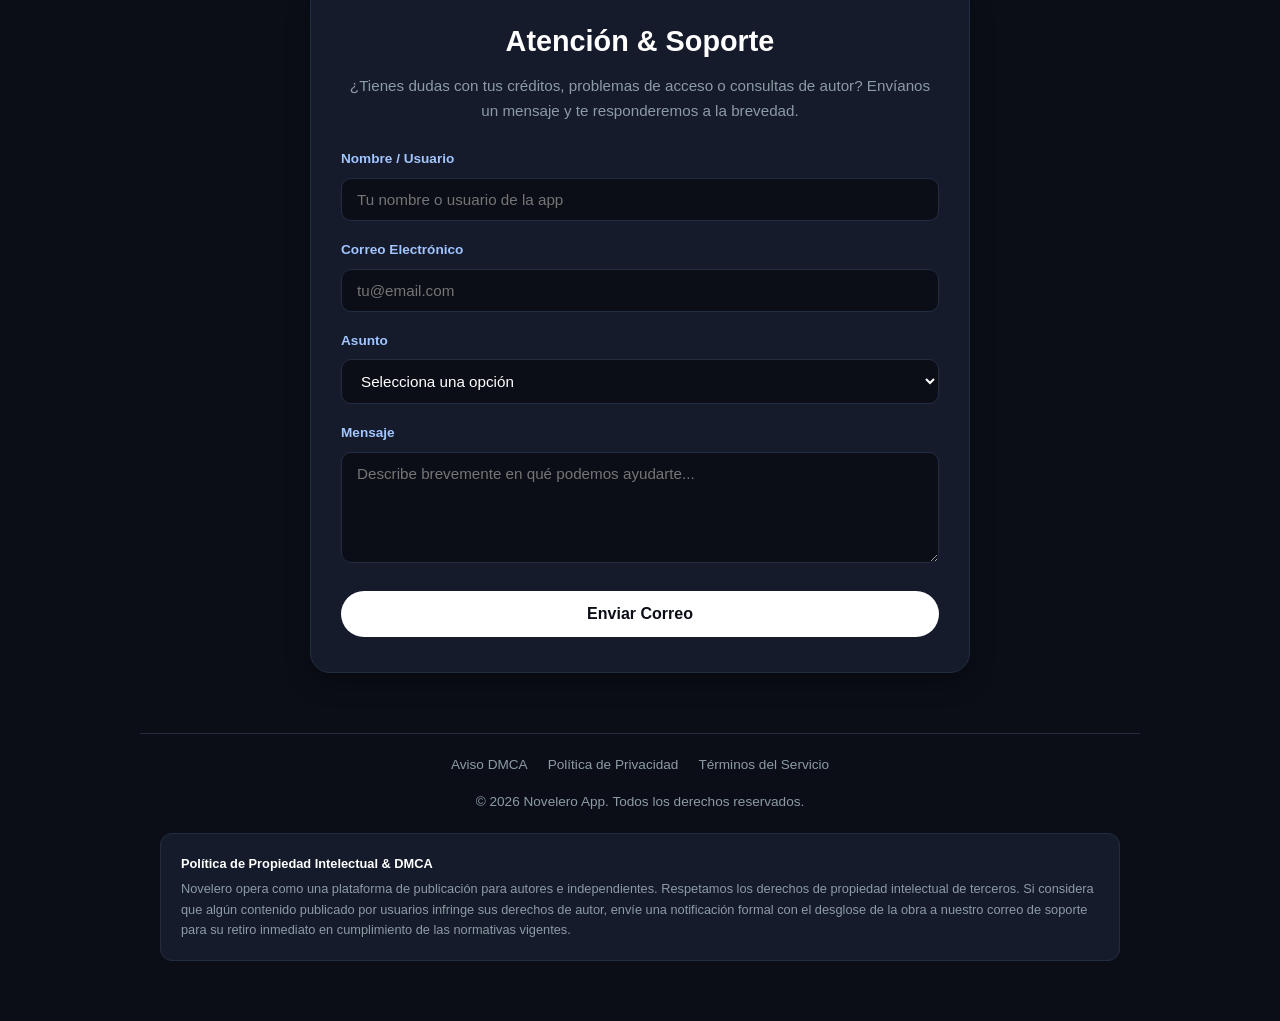
==== commit 5d86b649: "Quitar APK" ====
--- a/index.html
+++ b/index.html
@@ -22,11 +22,11 @@
             <img src="images/Logo.png" class="logo">
         </div>
     </header>
-
+    //./downloads/Novelero.apk
     <section class="hero">
         <h1>Aplicación preferida para leer Novelas</h1>
         <p>Descubre historias independientes, conecta con creadores de contenido y gestiona tu biblioteca personal desde un solo lugar.</p>
-        <a href="./downloads/Novelero.apk" id="download" class="btn-download">Descargar APK (Android)</a>
+        <a href=" " id="download" class="btn-download">Descargar APK (Android)</a>
         <p class="dev-notice">
             <span class="notice-badge">BETA</span>
             La aplicación se encuentra en constante desarrollo, por lo que podrían presentarse pequeños errores o inestabilidades de uso.
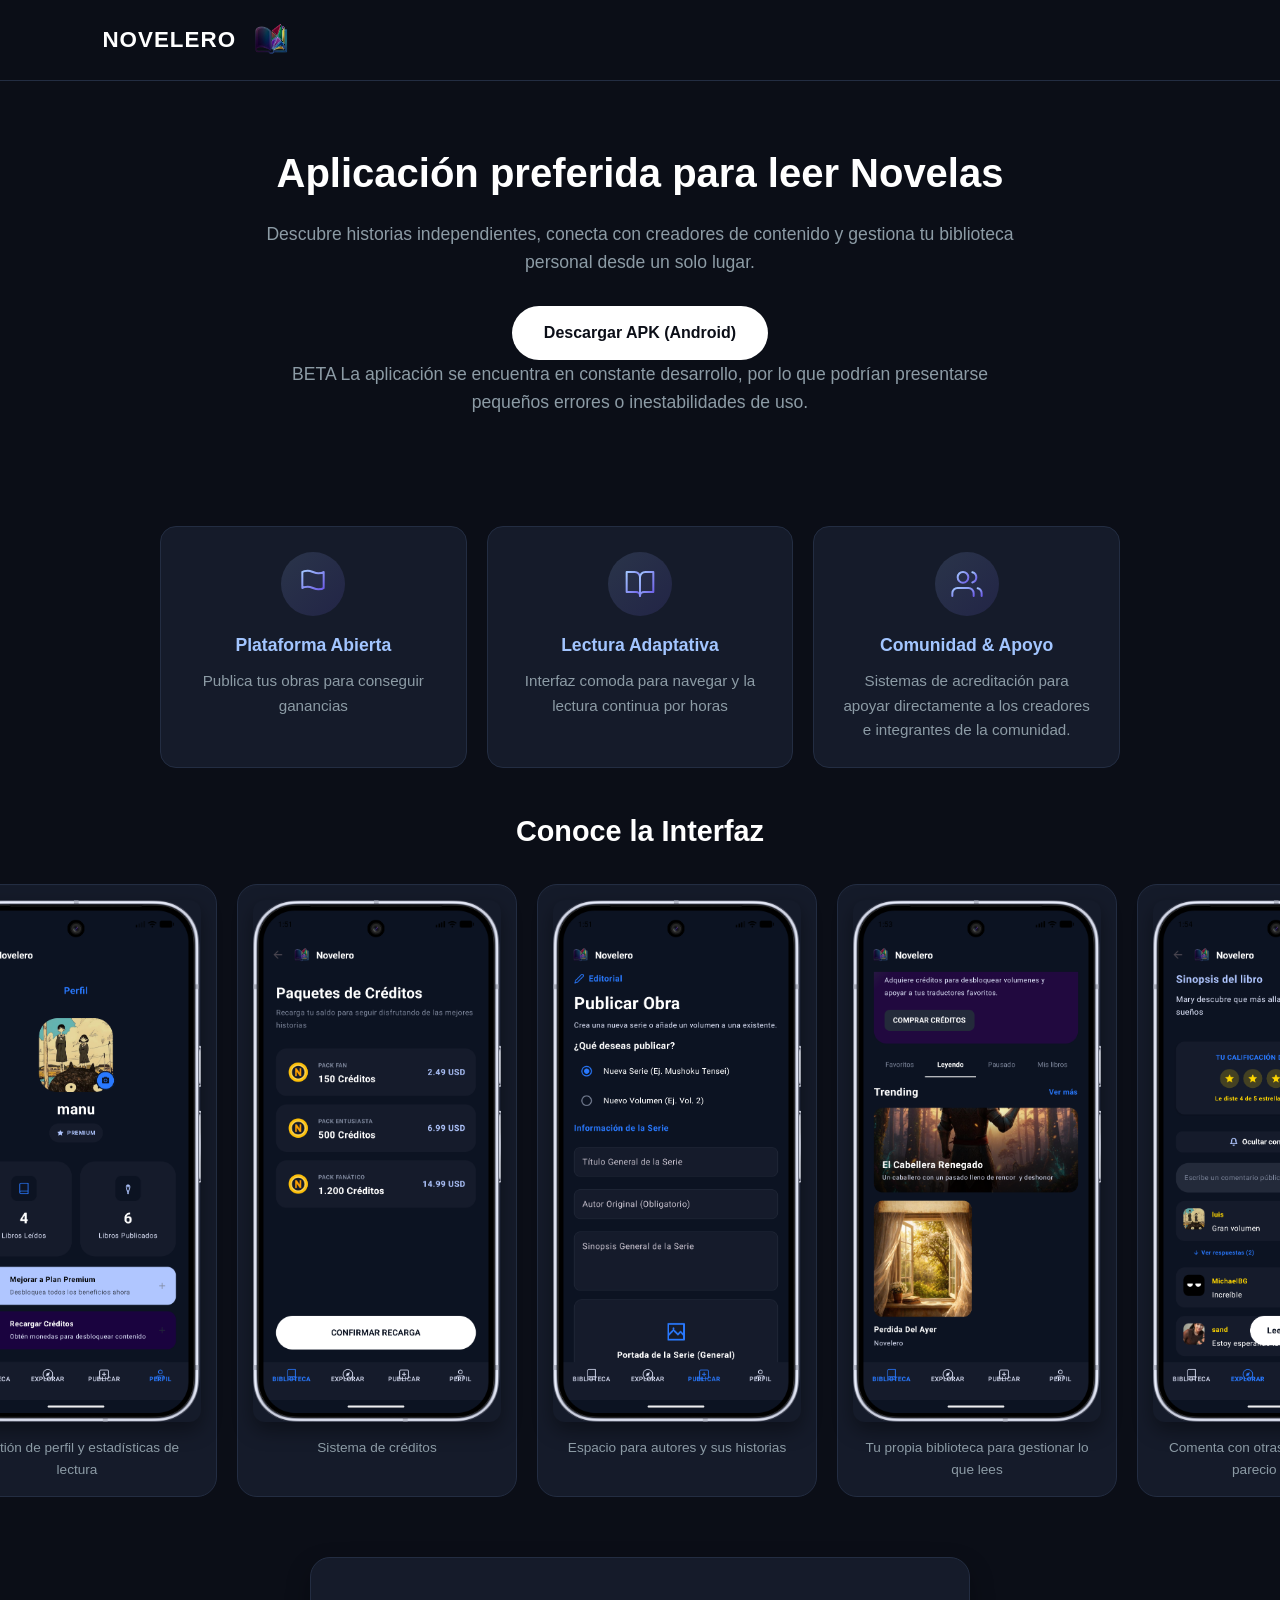
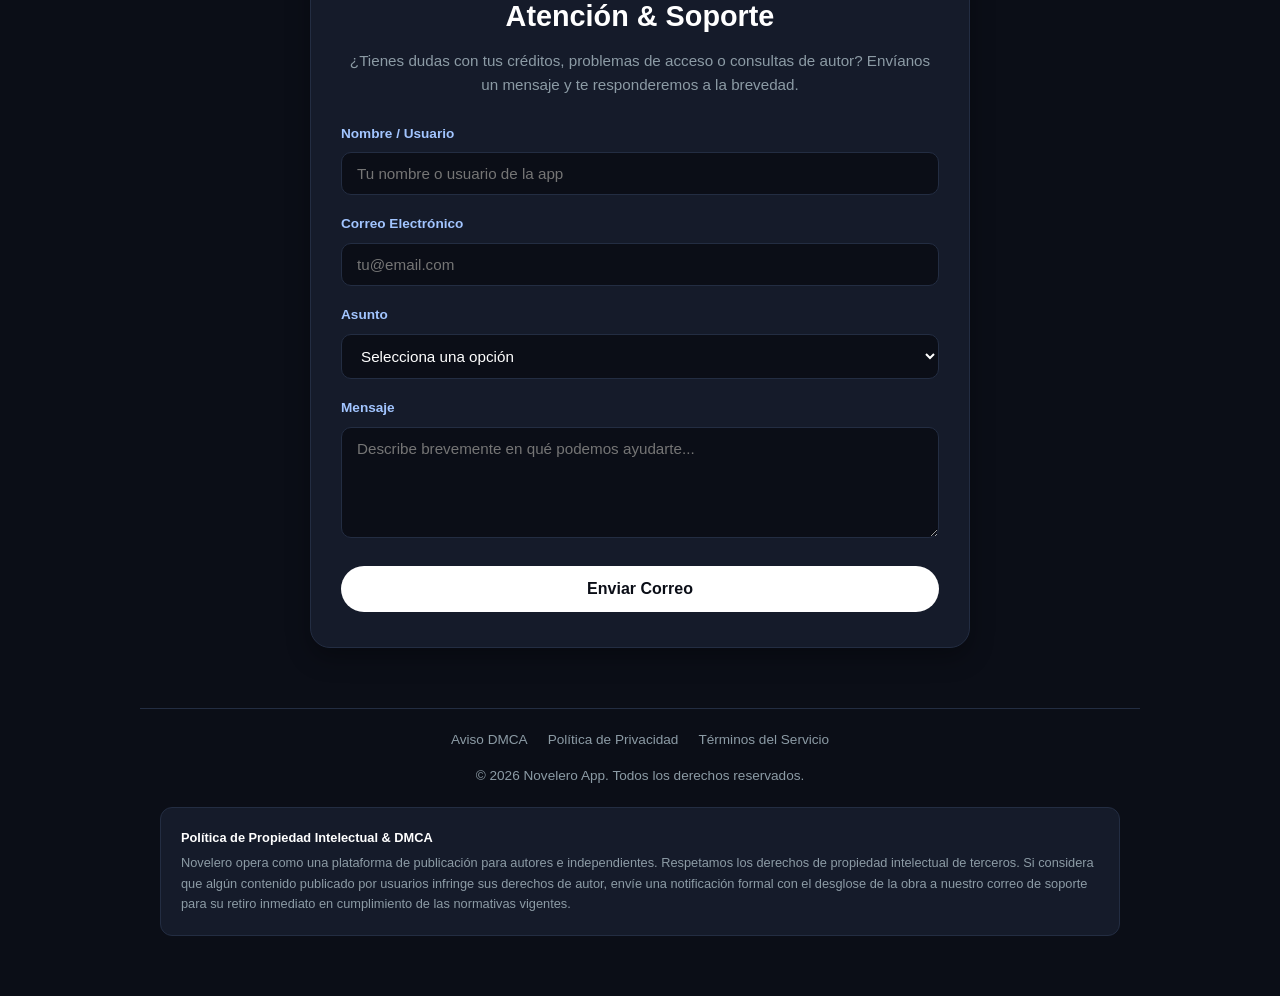
==== commit d3011dcf: "Quitar APK correcion" ====
--- a/index.html
+++ b/index.html
@@ -22,7 +22,7 @@
             <img src="images/Logo.png" class="logo">
         </div>
     </header>
-    //./downloads/Novelero.apk
+
     <section class="hero">
         <h1>Aplicación preferida para leer Novelas</h1>
         <p>Descubre historias independientes, conecta con creadores de contenido y gestiona tu biblioteca personal desde un solo lugar.</p>
